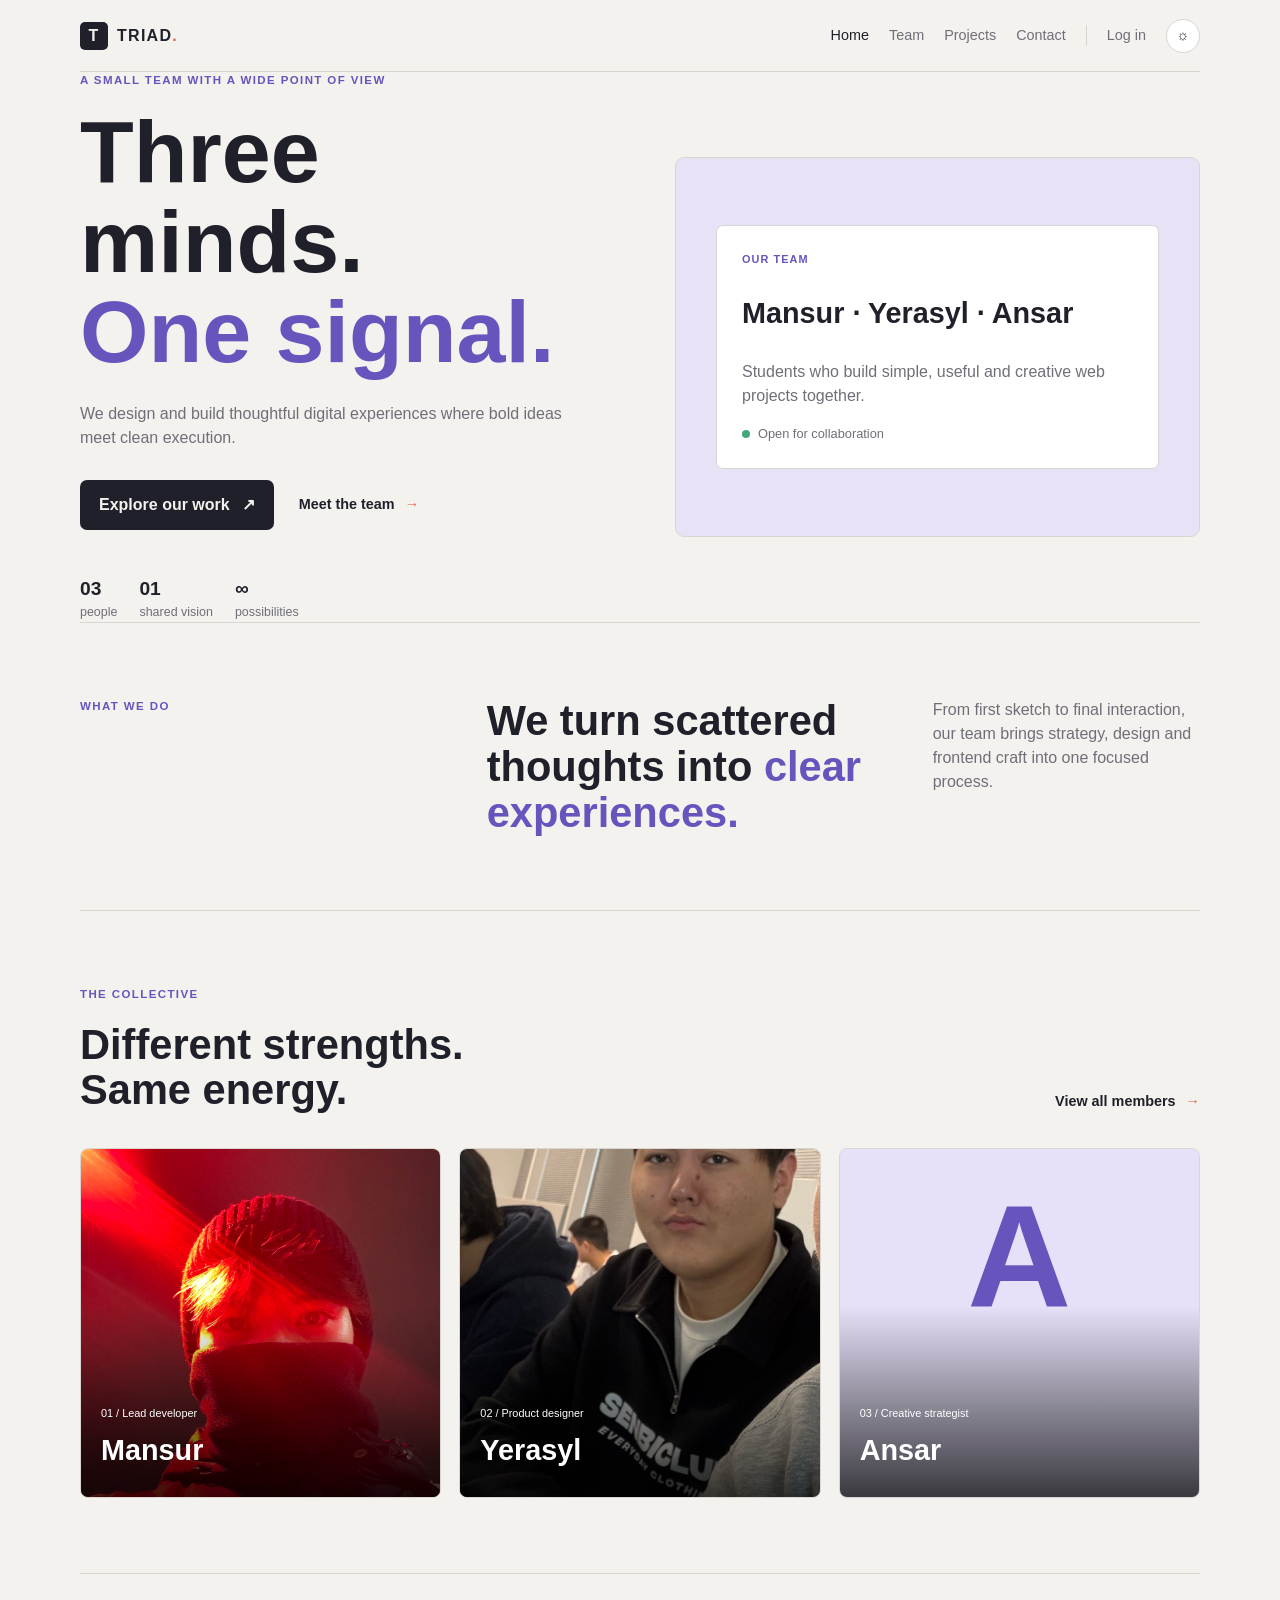
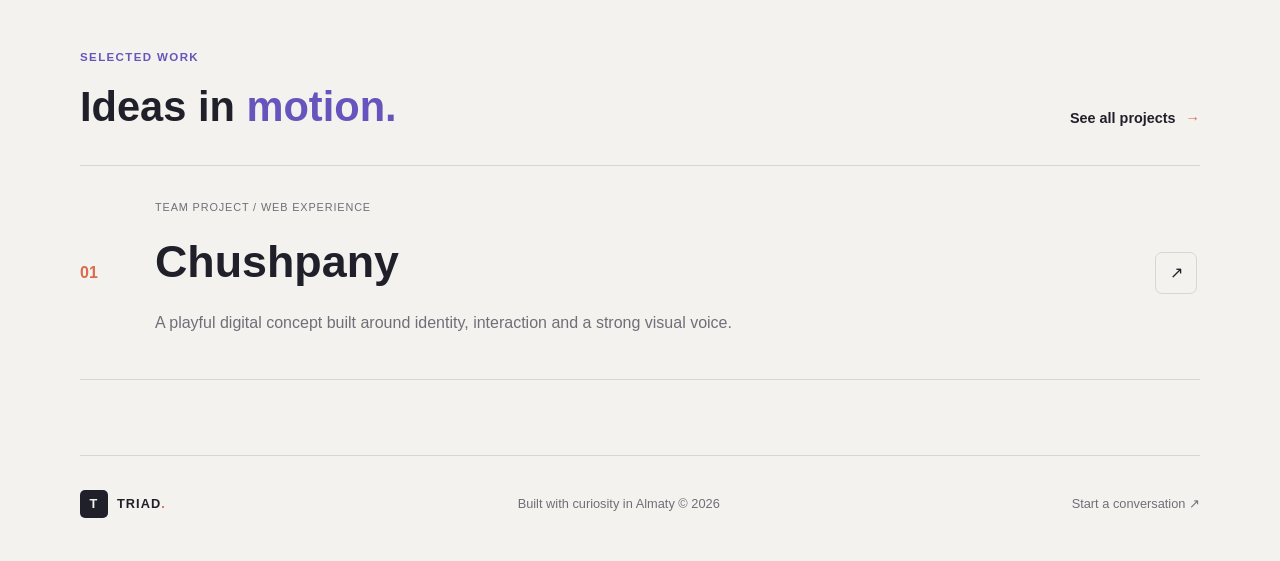
==== index.html @ 3bcd92ae "Build basic responsive team portfolio" ====
<!doctype html>
<html lang="en">
<head>
  <meta charset="UTF-8">
  <meta name="viewport" content="width=device-width, initial-scale=1.0">
  <meta name="description" content="Triad Studio — a three-person creative development team portfolio.">
  <title>Triad Studio | Creative team portfolio</title>
  <link rel="preconnect" href="https://fonts.googleapis.com">
  <link rel="preconnect" href="https://fonts.gstatic.com" crossorigin>
  <link href="https://fonts.googleapis.com/css2?family=DM+Sans:wght@400;500;600;700&family=Space+Grotesk:wght@500;600;700&display=swap" rel="stylesheet">
  <link rel="stylesheet" href="css/style.css">
</head>
<body>
  <div class="page-shell">
    <header class="site-header"><a class="brand" href="index.html"><span class="brand-mark">T</span><span>TRIAD<span class="brand-accent">.</span></span></a><button class="menu-toggle" aria-label="Open menu">☰</button><nav class="site-nav"><a class="active" href="index.html">Home</a><a href="team.html">Team</a><a href="projects.html">Projects</a><a href="contact.html">Contact</a><a class="nav-login" href="login.html">Log in</a><button class="theme-toggle" data-theme-toggle aria-label="Toggle light and dark mode">☼</button></nav></header>
    <main>
      <section class="hero section-grid">
        <div class="hero-copy reveal"><p class="eyebrow">A small team with a wide point of view</p><h1>Three minds.<br><span class="gradient-text">One signal.</span></h1><p class="hero-text">We design and build thoughtful digital experiences where bold ideas meet clean execution.</p><div class="hero-actions"><a class="button button-primary" href="projects.html">Explore our work <span>↗</span></a><a class="text-link" href="team.html">Meet the team <span>→</span></a></div><div class="hero-meta"><span><strong>03</strong> people</span><span><strong>01</strong> shared vision</span><span><strong>∞</strong> possibilities</span></div></div>
        <div class="hero-art reveal delay-1"><div class="hero-card hero-card-main"><div class="mini-label">OUR TEAM</div><div class="hero-card-title">Mansur · Yerasyl · Ansar</div><p>Students who build simple, useful and creative web projects together.</p><div class="status-row"><span class="status-dot"></span> Open for collaboration</div></div></div>
      </section>
      <section class="section intro-strip"><p class="eyebrow">What we do</p><div class="strip-content"><h2>We turn scattered thoughts into <span class="gradient-text">clear experiences.</span></h2><p>From first sketch to final interaction, our team brings strategy, design and frontend craft into one focused process.</p></div></section>
      <section class="section"><div class="section-heading"><div><p class="eyebrow">The collective</p><h2>Different strengths.<br><span class="muted-text">Same energy.</span></h2></div><a class="text-link" href="team.html">View all members <span>→</span></a></div><div class="team-preview"><a class="person-card" href="mansur.html"><img src="assets/team/mansur.jpg" alt="Mansur portrait"><div class="person-overlay"><span>01 / Lead developer</span><h3>Mansur</h3></div></a><a class="person-card" href="yerasyl.html"><img src="assets/team/yerasyl.jpg" alt="Yerasyl portrait"><div class="person-overlay"><span>02 / Product designer</span><h3>Yerasyl</h3></div></a><a class="person-card placeholder-person" href="ansar.html"><div class="avatar-placeholder">A</div><div class="person-overlay"><span>03 / Creative strategist</span><h3>Ansar</h3></div></a></div></section>
      <section class="section work-teaser"><div class="section-heading"><div><p class="eyebrow">Selected work</p><h2>Ideas in <span class="gradient-text">motion.</span></h2></div><a class="text-link" href="projects.html">See all projects <span>→</span></a></div><div class="featured-project"><div class="project-number">01</div><div><span class="project-type">Team project / Web experience</span><h3>Chushpany</h3><p>A playful digital concept built around identity, interaction and a strong visual voice.</p></div><a class="circle-arrow" href="projects.html">↗</a></div></section>
    </main>
    <footer class="site-footer"><a class="brand" href="index.html"><span class="brand-mark">T</span><span>TRIAD<span class="brand-accent">.</span></span></a><p>Built with curiosity in Almaty © 2026</p><a href="contact.html">Start a conversation ↗</a></footer>
  </div><script src="js/script.js"></script>
</body>
</html>
---- css/style.css ----
:root{--bg:#f4f2ee;--card:#fff;--text:#20202a;--muted:#706e78;--line:#d9d6d2;--accent:#6854bd;--accent2:#d86a4d}
[data-theme="dark"]{--bg:#1d1c23;--card:#292731;--text:#f7f5fa;--muted:#b9b4c2;--line:#44404d;--accent:#ae9cff;--accent2:#ff9577}
*{box-sizing:border-box}body{margin:0;background:var(--bg);color:var(--text);font-family:Arial,Helvetica,sans-serif;line-height:1.5}a{color:inherit;text-decoration:none}button,input,textarea{font:inherit}button{cursor:pointer}.page-shell{max-width:1180px;margin:auto;padding:0 30px}.site-header{height:72px;border-bottom:1px solid var(--line);display:flex;align-items:center;justify-content:space-between}.brand{font-weight:700;letter-spacing:.08em;display:flex;gap:9px;align-items:center}.brand-mark{width:28px;height:28px;border-radius:5px;background:var(--text);color:var(--bg);display:grid;place-items:center}.brand-accent{color:var(--accent2)}.site-nav{display:flex;align-items:center;gap:20px;color:var(--muted);font-size:.9rem}.site-nav a:hover,.site-nav a.active{color:var(--text)}.nav-login{border-left:1px solid var(--line);padding-left:20px}.theme-toggle{width:34px;height:34px;border-radius:50%;border:1px solid var(--line);background:var(--card);color:var(--text)}.menu-toggle{display:none;background:none;border:0;color:var(--text);font-size:1.3rem}.section{padding:75px 0}.eyebrow{color:var(--accent);font-size:.72rem;font-weight:700;letter-spacing:.12em;text-transform:uppercase;margin:0 0 18px}.hero{display:grid;grid-template-columns:1fr 1fr;gap:70px;align-items:center}.hero h1,.page-intro h1{font-size:clamp(3.2rem,7vw,5.5rem);line-height:1.02;margin:0 0 25px}.gradient-text{color:var(--accent)}.hero-text,.intro-lead{color:var(--muted);max-width:500px;font-size:1rem}.hero-actions{display:flex;gap:25px;align-items:center;margin:30px 0 45px}.button{display:inline-flex;align-items:center;gap:12px;padding:12px 18px;border-radius:7px;font-weight:700;border:1px solid transparent}.button-primary{background:var(--text);color:var(--bg)}.button-secondary{background:var(--card);border-color:var(--line);color:var(--text)}.button:hover{opacity:.82}.text-link{font-weight:700;font-size:.9rem}.text-link span{color:var(--accent2);margin-left:6px}.hero-meta{display:flex;gap:22px;color:var(--muted);font-size:.78rem}.hero-meta strong{display:block;color:var(--text);font-size:1.2rem}.hero-art{min-height:380px;background:#e7e2f5;border:1px solid var(--line);border-radius:9px;padding:55px 40px;display:flex;align-items:center}.hero-card{background:var(--card);border:1px solid var(--line);padding:25px;border-radius:7px;width:100%;color:var(--text)}.mini-label{font-size:.68rem;color:var(--accent);font-weight:700;letter-spacing:.1em}.hero-card-title{font-size:1.8rem;font-weight:700;margin:25px 0}.hero-card p{color:var(--muted)}.status-row{font-size:.8rem;color:var(--muted);display:flex;gap:8px;align-items:center}.status-dot{width:8px;height:8px;background:#43a879;border-radius:50%}.intro-strip{display:grid;grid-template-columns:.5fr 1fr;gap:50px;border-top:1px solid var(--line);border-bottom:1px solid var(--line)}.strip-content{display:grid;grid-template-columns:1.2fr .8fr;gap:45px}.strip-content h2,.section-heading h2,.api-panel h2{font-size:2.6rem;line-height:1.1;margin:0}.strip-content p{color:var(--muted);margin:0}.section-heading{display:flex;justify-content:space-between;align-items:end;margin-bottom:35px}.team-preview,.projects-grid{display:grid;grid-template-columns:repeat(3,1fr);gap:18px}.person-card{min-height:350px;position:relative;overflow:hidden;border:1px solid var(--line);border-radius:8px;background:var(--card)}.person-card img{position:absolute;width:100%;height:100%;object-fit:cover}.person-card:first-child img,.team-row img{object-position:center 35%}.person-card:after{content:"";position:absolute;inset:45% 0 0;background:linear-gradient(transparent,rgba(0,0,0,.75))}.person-overlay{position:absolute;z-index:1;bottom:20px;left:20px;color:#fff}.person-overlay span{font-size:.68rem}.person-overlay h3{font-size:1.8rem;margin:5px 0}.placeholder-person{background:#e6e0f8}.avatar-placeholder{display:grid;place-items:center;font-size:9rem;font-weight:700;color:var(--accent);background:#e6e0f8}.work-teaser{border-top:1px solid var(--line)}.featured-project{display:grid;grid-template-columns:50px 1fr 45px;gap:25px;align-items:center;border-top:1px solid var(--line);border-bottom:1px solid var(--line);padding:28px 0}.project-number{color:var(--accent2);font-weight:700}.featured-project h3{font-size:2.8rem;margin:10px 0}.featured-project p,.project-card p,.team-row p{color:var(--muted)}.circle-arrow,.row-arrow{display:grid;place-items:center;border:1px solid var(--line);border-radius:7px;width:42px;height:42px}.site-footer{border-top:1px solid var(--line);padding:25px 0 35px;display:flex;justify-content:space-between;align-items:center;color:var(--muted);font-size:.8rem}.site-footer .brand{color:var(--text)}.page-intro{padding-bottom:35px}.team-list{padding-top:20px}.team-row{display:grid;grid-template-columns:45px 120px 1fr 45px;gap:24px;align-items:center;border-top:1px solid var(--line);padding:20px 0}.team-row:last-child{border-bottom:1px solid var(--line)}.team-row img,.row-avatar{width:120px;height:120px;border-radius:7px;object-fit:cover}.row-number{color:var(--accent2);font-weight:700}.team-row h2{font-size:2rem;margin:6px 0}.project-type{font-size:.68rem;text-transform:uppercase;letter-spacing:.08em;color:var(--muted)}.profile-hero{display:grid;grid-template-columns:350px 1fr;gap:70px;align-items:center}.profile-photo,.profile-avatar{height:450px;border-radius:8px;overflow:hidden}.profile-photo img{width:100%;height:100%;object-fit:cover;object-position:center 35%}.profile-hero h1{font-size:clamp(3.2rem,7vw,5.5rem);line-height:1.02;margin:0 0 24px}.profile-details{display:grid;grid-template-columns:1fr 1fr;gap:60px;border-top:1px solid var(--line)}.tag-list{display:flex;flex-wrap:wrap;gap:8px}.tag-list span,.filter-button{border:1px solid var(--line);background:transparent;color:var(--muted);padding:8px 12px;border-radius:5px}.large-copy{font-size:1.7rem;margin:0}.project-controls{display:flex;justify-content:space-between;gap:20px;align-items:center;padding-top:15px}.search-box{display:flex;gap:8px;align-items:center;border-bottom:1px solid var(--text);max-width:330px;width:100%;padding:8px 0}.search-box input{border:0;outline:0;background:transparent;color:var(--text);width:100%}.filter-list{display:flex;gap:8px;flex-wrap:wrap}.filter-button.active,.filter-button:hover{background:var(--text);color:var(--bg)}.project-card{border:1px solid var(--line);border-radius:8px;overflow:hidden;background:var(--card)}.project-card.hidden{display:none}.project-visual{height:180px;padding:20px;display:flex;flex-direction:column;justify-content:space-between;color:#fff}.visual-orange{background:#dc7654}.visual-purple{background:#7561bd}.visual-blue{background:#4d91a7}.project-visual strong{font-size:2rem;line-height:.9}.project-card-body{padding:20px}.project-card h2{font-size:1.7rem;margin:8px 0}.api-panel{display:grid;grid-template-columns:1fr 1fr;gap:60px;border-top:1px solid var(--line)}.api-result{border:1px solid var(--line);border-radius:8px;background:var(--card);padding:20px;min-height:140px}.loading-state{color:var(--muted)}.loader{display:inline-block;width:13px;height:13px;border:2px solid var(--line);border-top-color:var(--accent);border-radius:50%;animation:spin .8s linear infinite}.api-card h3{font-size:1.6rem;margin:8px 0}.api-card p{color:var(--muted)}.api-stats{display:flex;gap:15px;color:var(--muted);font-size:.78rem}.api-error{color:var(--accent2)}.contact-layout{display:grid;grid-template-columns:1fr .7fr;gap:70px}.form-card,.auth-card{background:var(--card);border:1px solid var(--line);border-radius:8px;padding:28px}.form-row{display:flex;flex-direction:column;gap:6px;margin-bottom:16px}.form-row label{font-size:.8rem;font-weight:700}.form-row input,.form-row textarea{border:0;border-bottom:1px solid var(--line);outline:0;background:transparent;color:var(--text);padding:9px 0}.field-error{color:#d24f47;min-height:17px;font-size:.74rem}.form-status{min-height:20px;color:#3c9b70;font-size:.8rem}.contact-email{font-size:2rem;font-weight:700;color:var(--accent)}.contact-fact{border-top:1px solid var(--line);padding:14px 0;display:flex;justify-content:space-between;color:var(--muted);font-size:.82rem}.contact-fact strong{color:var(--text)}.auth-wrap{display:grid;place-items:center;min-height:560px}.auth-card{width:min(100%,480px)}.auth-card h1{font-size:4rem;line-height:1.05;margin:0 0 15px}.auth-card>p{color:var(--muted)}.auth-switch{font-size:.85rem}.auth-switch a{color:var(--accent);font-weight:700}.profile-account{display:flex;align-items:center;gap:35px}.account-avatar{width:120px;height:120px;border-radius:8px;background:var(--accent);color:#fff;display:grid;place-items:center;font-size:3rem;font-weight:700}.profile-account h1{font-size:4rem;margin:0}.account-note{border-top:1px solid var(--line)}.account-note h2{font-size:2.5rem;max-width:650px}.account-note p:last-child{color:var(--muted);max-width:500px}@keyframes spin{to{transform:rotate(360deg)}}
@media(max-width:800px){.page-shell{padding:0 20px}.site-header{height:65px}.menu-toggle{display:block}.site-nav{display:none;position:absolute;z-index:3;top:65px;left:0;right:0;background:var(--card);border-bottom:1px solid var(--line);padding:20px;flex-direction:column;align-items:flex-start}.site-nav.open{display:flex}.nav-login{border:0;padding-left:0}.theme-toggle{position:absolute;right:20px;top:15px}.section{padding:55px 0}.hero,.intro-strip,.strip-content,.api-panel,.contact-layout,.profile-details{grid-template-columns:1fr;gap:35px}.hero-art{min-height:300px;padding:30px 20px}.hero h1,.page-intro h1{font-size:3.5rem}.hero-actions{margin-bottom:30px}.hero-meta{gap:14px;flex-wrap:wrap}.team-preview,.projects-grid{grid-template-columns:1fr}.person-card{min-height:300px}.section-heading{align-items:flex-start;flex-direction:column;gap:15px}.featured-project{grid-template-columns:35px 1fr 42px}.team-row{grid-template-columns:28px 70px 1fr 35px;gap:10px}.team-row img,.row-avatar{width:70px;height:85px}.team-row h2{font-size:1.3rem}.team-row p{font-size:.8rem}.profile-hero{grid-template-columns:1fr;gap:30px}.profile-photo,.profile-avatar{height:360px}.project-controls{align-items:stretch;flex-direction:column}.site-footer{align-items:flex-start;flex-direction:column;gap:14px}.profile-account{align-items:flex-start;flex-direction:column}.profile-account h1{font-size:3rem}}
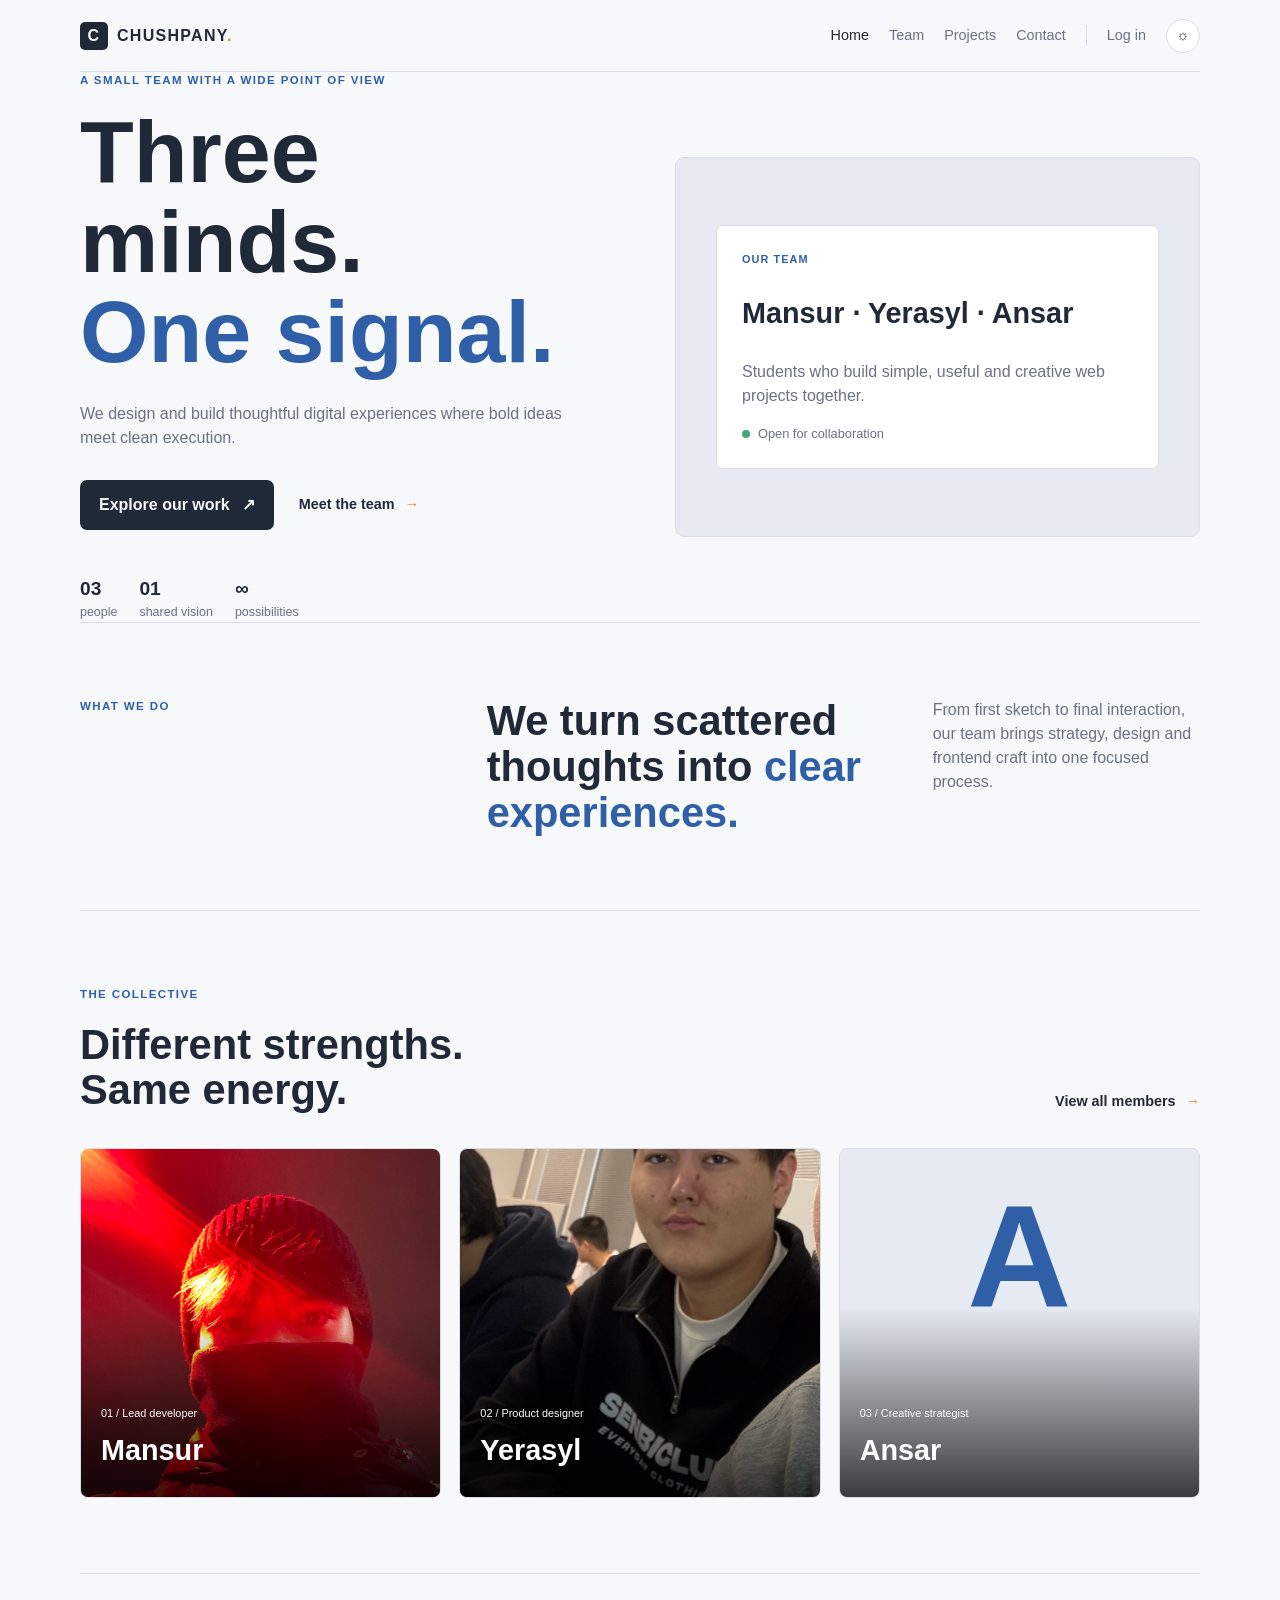
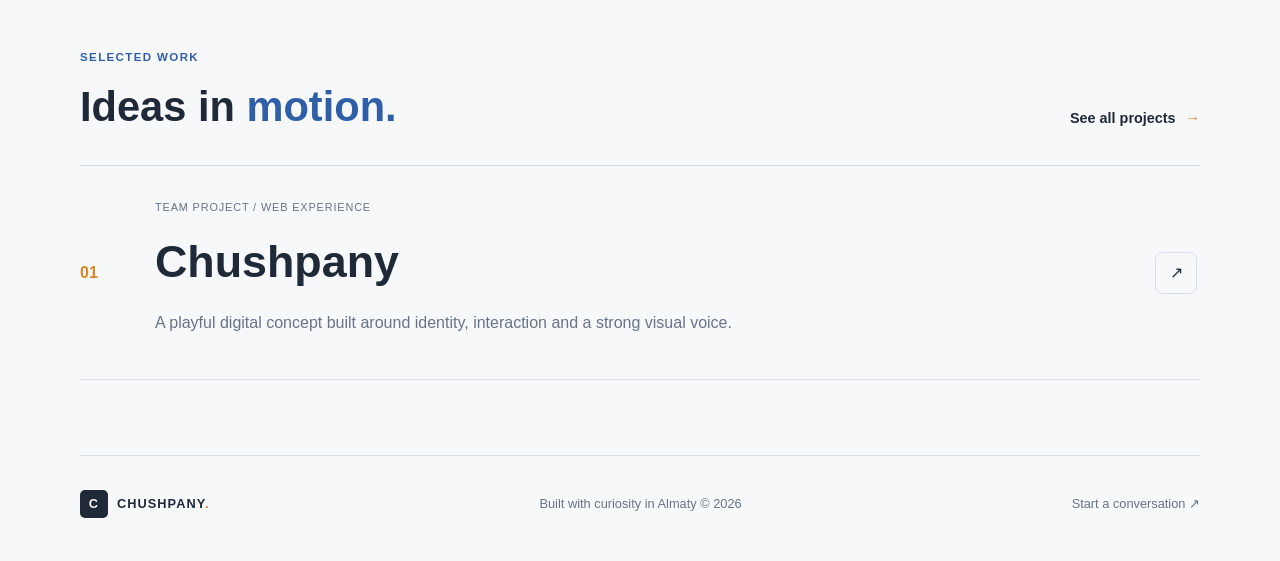
==== commit 8d9f16df: "Simplify shared styling and rename project" ====
--- a/index.html
+++ b/index.html
@@ -3,8 +3,8 @@
 <head>
   <meta charset="UTF-8">
   <meta name="viewport" content="width=device-width, initial-scale=1.0">
-  <meta name="description" content="Triad Studio — a three-person creative development team portfolio.">
-  <title>Triad Studio | Creative team portfolio</title>
+  <meta name="description" content="Chushpany — a three-person creative development team portfolio.">
+  <title>Chushpany | Creative team portfolio</title>
   <link rel="preconnect" href="https://fonts.googleapis.com">
   <link rel="preconnect" href="https://fonts.gstatic.com" crossorigin>
   <link href="https://fonts.googleapis.com/css2?family=DM+Sans:wght@400;500;600;700&family=Space+Grotesk:wght@500;600;700&display=swap" rel="stylesheet">
@@ -12,7 +12,7 @@
 </head>
 <body>
   <div class="page-shell">
-    <header class="site-header"><a class="brand" href="index.html"><span class="brand-mark">T</span><span>TRIAD<span class="brand-accent">.</span></span></a><button class="menu-toggle" aria-label="Open menu">☰</button><nav class="site-nav"><a class="active" href="index.html">Home</a><a href="team.html">Team</a><a href="projects.html">Projects</a><a href="contact.html">Contact</a><a class="nav-login" href="login.html">Log in</a><button class="theme-toggle" data-theme-toggle aria-label="Toggle light and dark mode">☼</button></nav></header>
+    <header class="site-header"><a class="brand" href="index.html"><span class="brand-mark">C</span><span>CHUSHPANY<span class="brand-accent">.</span></span></a><button class="menu-toggle" aria-label="Open menu">☰</button><nav class="site-nav"><a class="active" href="index.html">Home</a><a href="team.html">Team</a><a href="projects.html">Projects</a><a href="contact.html">Contact</a><a class="nav-login" href="login.html">Log in</a><button class="theme-toggle" data-theme-toggle aria-label="Toggle light and dark mode">☼</button></nav></header>
     <main>
       <section class="hero section-grid">
         <div class="hero-copy reveal"><p class="eyebrow">A small team with a wide point of view</p><h1>Three minds.<br><span class="gradient-text">One signal.</span></h1><p class="hero-text">We design and build thoughtful digital experiences where bold ideas meet clean execution.</p><div class="hero-actions"><a class="button button-primary" href="projects.html">Explore our work <span>↗</span></a><a class="text-link" href="team.html">Meet the team <span>→</span></a></div><div class="hero-meta"><span><strong>03</strong> people</span><span><strong>01</strong> shared vision</span><span><strong>∞</strong> possibilities</span></div></div>
@@ -22,7 +22,7 @@
       <section class="section"><div class="section-heading"><div><p class="eyebrow">The collective</p><h2>Different strengths.<br><span class="muted-text">Same energy.</span></h2></div><a class="text-link" href="team.html">View all members <span>→</span></a></div><div class="team-preview"><a class="person-card" href="mansur.html"><img src="assets/team/mansur.jpg" alt="Mansur portrait"><div class="person-overlay"><span>01 / Lead developer</span><h3>Mansur</h3></div></a><a class="person-card" href="yerasyl.html"><img src="assets/team/yerasyl.jpg" alt="Yerasyl portrait"><div class="person-overlay"><span>02 / Product designer</span><h3>Yerasyl</h3></div></a><a class="person-card placeholder-person" href="ansar.html"><div class="avatar-placeholder">A</div><div class="person-overlay"><span>03 / Creative strategist</span><h3>Ansar</h3></div></a></div></section>
       <section class="section work-teaser"><div class="section-heading"><div><p class="eyebrow">Selected work</p><h2>Ideas in <span class="gradient-text">motion.</span></h2></div><a class="text-link" href="projects.html">See all projects <span>→</span></a></div><div class="featured-project"><div class="project-number">01</div><div><span class="project-type">Team project / Web experience</span><h3>Chushpany</h3><p>A playful digital concept built around identity, interaction and a strong visual voice.</p></div><a class="circle-arrow" href="projects.html">↗</a></div></section>
     </main>
-    <footer class="site-footer"><a class="brand" href="index.html"><span class="brand-mark">T</span><span>TRIAD<span class="brand-accent">.</span></span></a><p>Built with curiosity in Almaty © 2026</p><a href="contact.html">Start a conversation ↗</a></footer>
+    <footer class="site-footer"><a class="brand" href="index.html"><span class="brand-mark">C</span><span>CHUSHPANY<span class="brand-accent">.</span></span></a><p>Built with curiosity in Almaty © 2026</p><a href="contact.html">Start a conversation ↗</a></footer>
   </div><script src="js/script.js"></script>
 </body>
 </html>
--- a/css/style.css
+++ b/css/style.css
@@ -1,4 +1,87 @@
-:root{--bg:#f4f2ee;--card:#fff;--text:#20202a;--muted:#706e78;--line:#d9d6d2;--accent:#6854bd;--accent2:#d86a4d}
-[data-theme="dark"]{--bg:#1d1c23;--card:#292731;--text:#f7f5fa;--muted:#b9b4c2;--line:#44404d;--accent:#ae9cff;--accent2:#ff9577}
-*{box-sizing:border-box}body{margin:0;background:var(--bg);color:var(--text);font-family:Arial,Helvetica,sans-serif;line-height:1.5}a{color:inherit;text-decoration:none}button,input,textarea{font:inherit}button{cursor:pointer}.page-shell{max-width:1180px;margin:auto;padding:0 30px}.site-header{height:72px;border-bottom:1px solid var(--line);display:flex;align-items:center;justify-content:space-between}.brand{font-weight:700;letter-spacing:.08em;display:flex;gap:9px;align-items:center}.brand-mark{width:28px;height:28px;border-radius:5px;background:var(--text);color:var(--bg);display:grid;place-items:center}.brand-accent{color:var(--accent2)}.site-nav{display:flex;align-items:center;gap:20px;color:var(--muted);font-size:.9rem}.site-nav a:hover,.site-nav a.active{color:var(--text)}.nav-login{border-left:1px solid var(--line);padding-left:20px}.theme-toggle{width:34px;height:34px;border-radius:50%;border:1px solid var(--line);background:var(--card);color:var(--text)}.menu-toggle{display:none;background:none;border:0;color:var(--text);font-size:1.3rem}.section{padding:75px 0}.eyebrow{color:var(--accent);font-size:.72rem;font-weight:700;letter-spacing:.12em;text-transform:uppercase;margin:0 0 18px}.hero{display:grid;grid-template-columns:1fr 1fr;gap:70px;align-items:center}.hero h1,.page-intro h1{font-size:clamp(3.2rem,7vw,5.5rem);line-height:1.02;margin:0 0 25px}.gradient-text{color:var(--accent)}.hero-text,.intro-lead{color:var(--muted);max-width:500px;font-size:1rem}.hero-actions{display:flex;gap:25px;align-items:center;margin:30px 0 45px}.button{display:inline-flex;align-items:center;gap:12px;padding:12px 18px;border-radius:7px;font-weight:700;border:1px solid transparent}.button-primary{background:var(--text);color:var(--bg)}.button-secondary{background:var(--card);border-color:var(--line);color:var(--text)}.button:hover{opacity:.82}.text-link{font-weight:700;font-size:.9rem}.text-link span{color:var(--accent2);margin-left:6px}.hero-meta{display:flex;gap:22px;color:var(--muted);font-size:.78rem}.hero-meta strong{display:block;color:var(--text);font-size:1.2rem}.hero-art{min-height:380px;background:#e7e2f5;border:1px solid var(--line);border-radius:9px;padding:55px 40px;display:flex;align-items:center}.hero-card{background:var(--card);border:1px solid var(--line);padding:25px;border-radius:7px;width:100%;color:var(--text)}.mini-label{font-size:.68rem;color:var(--accent);font-weight:700;letter-spacing:.1em}.hero-card-title{font-size:1.8rem;font-weight:700;margin:25px 0}.hero-card p{color:var(--muted)}.status-row{font-size:.8rem;color:var(--muted);display:flex;gap:8px;align-items:center}.status-dot{width:8px;height:8px;background:#43a879;border-radius:50%}.intro-strip{display:grid;grid-template-columns:.5fr 1fr;gap:50px;border-top:1px solid var(--line);border-bottom:1px solid var(--line)}.strip-content{display:grid;grid-template-columns:1.2fr .8fr;gap:45px}.strip-content h2,.section-heading h2,.api-panel h2{font-size:2.6rem;line-height:1.1;margin:0}.strip-content p{color:var(--muted);margin:0}.section-heading{display:flex;justify-content:space-between;align-items:end;margin-bottom:35px}.team-preview,.projects-grid{display:grid;grid-template-columns:repeat(3,1fr);gap:18px}.person-card{min-height:350px;position:relative;overflow:hidden;border:1px solid var(--line);border-radius:8px;background:var(--card)}.person-card img{position:absolute;width:100%;height:100%;object-fit:cover}.person-card:first-child img,.team-row img{object-position:center 35%}.person-card:after{content:"";position:absolute;inset:45% 0 0;background:linear-gradient(transparent,rgba(0,0,0,.75))}.person-overlay{position:absolute;z-index:1;bottom:20px;left:20px;color:#fff}.person-overlay span{font-size:.68rem}.person-overlay h3{font-size:1.8rem;margin:5px 0}.placeholder-person{background:#e6e0f8}.avatar-placeholder{display:grid;place-items:center;font-size:9rem;font-weight:700;color:var(--accent);background:#e6e0f8}.work-teaser{border-top:1px solid var(--line)}.featured-project{display:grid;grid-template-columns:50px 1fr 45px;gap:25px;align-items:center;border-top:1px solid var(--line);border-bottom:1px solid var(--line);padding:28px 0}.project-number{color:var(--accent2);font-weight:700}.featured-project h3{font-size:2.8rem;margin:10px 0}.featured-project p,.project-card p,.team-row p{color:var(--muted)}.circle-arrow,.row-arrow{display:grid;place-items:center;border:1px solid var(--line);border-radius:7px;width:42px;height:42px}.site-footer{border-top:1px solid var(--line);padding:25px 0 35px;display:flex;justify-content:space-between;align-items:center;color:var(--muted);font-size:.8rem}.site-footer .brand{color:var(--text)}.page-intro{padding-bottom:35px}.team-list{padding-top:20px}.team-row{display:grid;grid-template-columns:45px 120px 1fr 45px;gap:24px;align-items:center;border-top:1px solid var(--line);padding:20px 0}.team-row:last-child{border-bottom:1px solid var(--line)}.team-row img,.row-avatar{width:120px;height:120px;border-radius:7px;object-fit:cover}.row-number{color:var(--accent2);font-weight:700}.team-row h2{font-size:2rem;margin:6px 0}.project-type{font-size:.68rem;text-transform:uppercase;letter-spacing:.08em;color:var(--muted)}.profile-hero{display:grid;grid-template-columns:350px 1fr;gap:70px;align-items:center}.profile-photo,.profile-avatar{height:450px;border-radius:8px;overflow:hidden}.profile-photo img{width:100%;height:100%;object-fit:cover;object-position:center 35%}.profile-hero h1{font-size:clamp(3.2rem,7vw,5.5rem);line-height:1.02;margin:0 0 24px}.profile-details{display:grid;grid-template-columns:1fr 1fr;gap:60px;border-top:1px solid var(--line)}.tag-list{display:flex;flex-wrap:wrap;gap:8px}.tag-list span,.filter-button{border:1px solid var(--line);background:transparent;color:var(--muted);padding:8px 12px;border-radius:5px}.large-copy{font-size:1.7rem;margin:0}.project-controls{display:flex;justify-content:space-between;gap:20px;align-items:center;padding-top:15px}.search-box{display:flex;gap:8px;align-items:center;border-bottom:1px solid var(--text);max-width:330px;width:100%;padding:8px 0}.search-box input{border:0;outline:0;background:transparent;color:var(--text);width:100%}.filter-list{display:flex;gap:8px;flex-wrap:wrap}.filter-button.active,.filter-button:hover{background:var(--text);color:var(--bg)}.project-card{border:1px solid var(--line);border-radius:8px;overflow:hidden;background:var(--card)}.project-card.hidden{display:none}.project-visual{height:180px;padding:20px;display:flex;flex-direction:column;justify-content:space-between;color:#fff}.visual-orange{background:#dc7654}.visual-purple{background:#7561bd}.visual-blue{background:#4d91a7}.project-visual strong{font-size:2rem;line-height:.9}.project-card-body{padding:20px}.project-card h2{font-size:1.7rem;margin:8px 0}.api-panel{display:grid;grid-template-columns:1fr 1fr;gap:60px;border-top:1px solid var(--line)}.api-result{border:1px solid var(--line);border-radius:8px;background:var(--card);padding:20px;min-height:140px}.loading-state{color:var(--muted)}.loader{display:inline-block;width:13px;height:13px;border:2px solid var(--line);border-top-color:var(--accent);border-radius:50%;animation:spin .8s linear infinite}.api-card h3{font-size:1.6rem;margin:8px 0}.api-card p{color:var(--muted)}.api-stats{display:flex;gap:15px;color:var(--muted);font-size:.78rem}.api-error{color:var(--accent2)}.contact-layout{display:grid;grid-template-columns:1fr .7fr;gap:70px}.form-card,.auth-card{background:var(--card);border:1px solid var(--line);border-radius:8px;padding:28px}.form-row{display:flex;flex-direction:column;gap:6px;margin-bottom:16px}.form-row label{font-size:.8rem;font-weight:700}.form-row input,.form-row textarea{border:0;border-bottom:1px solid var(--line);outline:0;background:transparent;color:var(--text);padding:9px 0}.field-error{color:#d24f47;min-height:17px;font-size:.74rem}.form-status{min-height:20px;color:#3c9b70;font-size:.8rem}.contact-email{font-size:2rem;font-weight:700;color:var(--accent)}.contact-fact{border-top:1px solid var(--line);padding:14px 0;display:flex;justify-content:space-between;color:var(--muted);font-size:.82rem}.contact-fact strong{color:var(--text)}.auth-wrap{display:grid;place-items:center;min-height:560px}.auth-card{width:min(100%,480px)}.auth-card h1{font-size:4rem;line-height:1.05;margin:0 0 15px}.auth-card>p{color:var(--muted)}.auth-switch{font-size:.85rem}.auth-switch a{color:var(--accent);font-weight:700}.profile-account{display:flex;align-items:center;gap:35px}.account-avatar{width:120px;height:120px;border-radius:8px;background:var(--accent);color:#fff;display:grid;place-items:center;font-size:3rem;font-weight:700}.profile-account h1{font-size:4rem;margin:0}.account-note{border-top:1px solid var(--line)}.account-note h2{font-size:2.5rem;max-width:650px}.account-note p:last-child{color:var(--muted);max-width:500px}@keyframes spin{to{transform:rotate(360deg)}}
-@media(max-width:800px){.page-shell{padding:0 20px}.site-header{height:65px}.menu-toggle{display:block}.site-nav{display:none;position:absolute;z-index:3;top:65px;left:0;right:0;background:var(--card);border-bottom:1px solid var(--line);padding:20px;flex-direction:column;align-items:flex-start}.site-nav.open{display:flex}.nav-login{border:0;padding-left:0}.theme-toggle{position:absolute;right:20px;top:15px}.section{padding:55px 0}.hero,.intro-strip,.strip-content,.api-panel,.contact-layout,.profile-details{grid-template-columns:1fr;gap:35px}.hero-art{min-height:300px;padding:30px 20px}.hero h1,.page-intro h1{font-size:3.5rem}.hero-actions{margin-bottom:30px}.hero-meta{gap:14px;flex-wrap:wrap}.team-preview,.projects-grid{grid-template-columns:1fr}.person-card{min-height:300px}.section-heading{align-items:flex-start;flex-direction:column;gap:15px}.featured-project{grid-template-columns:35px 1fr 42px}.team-row{grid-template-columns:28px 70px 1fr 35px;gap:10px}.team-row img,.row-avatar{width:70px;height:85px}.team-row h2{font-size:1.3rem}.team-row p{font-size:.8rem}.profile-hero{grid-template-columns:1fr;gap:30px}.profile-photo,.profile-avatar{height:360px}.project-controls{align-items:stretch;flex-direction:column}.site-footer{align-items:flex-start;flex-direction:column;gap:14px}.profile-account{align-items:flex-start;flex-direction:column}.profile-account h1{font-size:3rem}}
+:root {
+  --bg: #f7f8fa;
+  --card: #ffffff;
+  --text: #202938;
+  --muted: #687386;
+  --line: #d8dee8;
+  --accent: #2f5fa7;
+  --accent2: #d88724;
+}
+
+[data-theme="dark"] {
+  --bg: #20252d;
+  --card: #2b323c;
+  --text: #f3f5f8;
+  --muted: #b5bfce;
+  --line: #48515e;
+  --accent: #8db4ed;
+  --accent2: #f0b45e;
+}
+
+* { box-sizing: border-box; }
+body { margin: 0; background: var(--bg); color: var(--text); font-family: Arial, Helvetica, sans-serif; line-height: 1.5; }
+a { color: inherit; text-decoration: none; }
+button, input, textarea { font: inherit; }
+button { cursor: pointer; }
+.page-shell { max-width: 1180px; margin: auto; padding: 0 30px; }
+.site-header { height: 72px; border-bottom: 1px solid var(--line); display: flex; align-items: center; justify-content: space-between; }
+.brand { font-weight: 700; letter-spacing: .08em; display: flex; gap: 9px; align-items: center; }
+.brand-mark { width: 28px; height: 28px; border-radius: 5px; background: var(--text); color: var(--bg); display: grid; place-items: center; }
+.brand-accent { color: var(--accent2); }
+.site-nav { display: flex; align-items: center; gap: 20px; color: var(--muted); font-size: .9rem; }
+.site-nav a:hover, .site-nav a.active { color: var(--text); }
+.nav-login { border-left: 1px solid var(--line); padding-left: 20px; }
+.theme-toggle { width: 34px; height: 34px; border-radius: 50%; border: 1px solid var(--line); background: var(--card); color: var(--text); }
+.menu-toggle { display: none; background: none; border: 0; color: var(--text); font-size: 1.3rem; }
+.section { padding: 75px 0; }
+.eyebrow { color: var(--accent); font-size: .72rem; font-weight: 700; letter-spacing: .12em; text-transform: uppercase; margin: 0 0 18px; }
+.hero { display: grid; grid-template-columns: 1fr 1fr; gap: 70px; align-items: center; }
+.hero h1, .page-intro h1 { font-size: clamp(3.2rem, 7vw, 5.5rem); line-height: 1.02; margin: 0 0 25px; }
+.gradient-text { color: var(--accent); }
+.hero-text, .intro-lead { color: var(--muted); max-width: 500px; font-size: 1rem; }
+.hero-actions { display: flex; gap: 25px; align-items: center; margin: 30px 0 45px; }
+.button { display: inline-flex; align-items: center; gap: 12px; padding: 12px 18px; border-radius: 7px; font-weight: 700; border: 1px solid transparent; }
+.button-primary { background: var(--text); color: var(--bg); }
+.button-secondary { background: var(--card); border-color: var(--line); color: var(--text); }
+.button:hover { opacity: .82; }
+.text-link { font-weight: 700; font-size: .9rem; }
+.text-link span { color: var(--accent2); margin-left: 6px; }
+.hero-meta { display: flex; gap: 22px; color: var(--muted); font-size: .78rem; }
+.hero-meta strong { display: block; color: var(--text); font-size: 1.2rem; }
+.hero-art { min-height: 380px; background: #e7eaf2; border: 1px solid var(--line); border-radius: 9px; padding: 55px 40px; display: flex; align-items: center; }
+.hero-card { background: var(--card); border: 1px solid var(--line); padding: 25px; border-radius: 7px; width: 100%; color: var(--text); }
+.mini-label { font-size: .68rem; color: var(--accent); font-weight: 700; letter-spacing: .1em; }
+.hero-card-title { font-size: 1.8rem; font-weight: 700; margin: 25px 0; }
+.hero-card p { color: var(--muted); }
+.status-row { font-size: .8rem; color: var(--muted); display: flex; gap: 8px; align-items: center; }
+.status-dot { width: 8px; height: 8px; background: #43a879; border-radius: 50%; }
+.intro-strip { display:grid; grid-template-columns:.5fr 1fr; gap:50px; border-top:1px solid var(--line); border-bottom:1px solid var(--line); }
+.strip-content { display:grid; grid-template-columns:1.2fr .8fr; gap:45px; }
+.strip-content h2,.section-heading h2,.api-panel h2 { font-size:2.6rem; line-height:1.1; margin:0; }
+.strip-content p { color:var(--muted); margin:0; }
+.section-heading { display:flex; justify-content:space-between; align-items:end; margin-bottom:35px; }
+.team-preview,.projects-grid { display:grid; grid-template-columns:repeat(3,1fr); gap:18px; }
+.person-card { min-height:350px; position:relative; overflow:hidden; border:1px solid var(--line); border-radius:8px; background:var(--card); }
+.person-card img { position:absolute; width:100%; height:100%; object-fit:cover; }
+.person-card:first-child img,.team-row img { object-position:center 35%; }
+.person-card:after { content:""; position:absolute; inset:45% 0 0; background:linear-gradient(transparent,rgba(0,0,0,.75)); }
+.person-overlay { position:absolute; z-index:1; bottom:20px; left:20px; color:#fff; }
+.person-overlay span { font-size:.68rem; }.person-overlay h3 { font-size:1.8rem; margin:5px 0; }
+.placeholder-person,.avatar-placeholder { background:#e6eaf2; }.avatar-placeholder { display:grid; place-items:center; font-size:9rem; font-weight:700; color:var(--accent); }
+.work-teaser { border-top:1px solid var(--line); }.featured-project { display:grid; grid-template-columns:50px 1fr 45px; gap:25px; align-items:center; border-top:1px solid var(--line); border-bottom:1px solid var(--line); padding:28px 0; }
+.project-number { color:var(--accent2); font-weight:700; }.featured-project h3 { font-size:2.8rem; margin:10px 0; }.featured-project p,.project-card p,.team-row p { color:var(--muted); }
+.circle-arrow,.row-arrow { display:grid; place-items:center; border:1px solid var(--line); border-radius:7px; width:42px; height:42px; }
+.site-footer { border-top:1px solid var(--line); padding:25px 0 35px; display:flex; justify-content:space-between; align-items:center; color:var(--muted); font-size:.8rem; }.site-footer .brand { color:var(--text); }
+.page-intro { padding-bottom:35px; }.team-list { padding-top:20px; }.team-row { display:grid; grid-template-columns:45px 120px 1fr 45px; gap:24px; align-items:center; border-top:1px solid var(--line); padding:20px 0; }.team-row:last-child { border-bottom:1px solid var(--line); }
+.team-row img,.row-avatar { width:120px; height:120px; border-radius:7px; object-fit:cover; }.row-number { color:var(--accent2); font-weight:700; }.team-row h2 { font-size:2rem; margin:6px 0; }.project-type { font-size:.68rem; text-transform:uppercase; letter-spacing:.08em; color:var(--muted); }
+.profile-hero { display:grid; grid-template-columns:350px 1fr; gap:70px; align-items:center; }.profile-photo,.profile-avatar { height:450px; border-radius:8px; overflow:hidden; }.profile-photo img { width:100%; height:100%; object-fit:cover; object-position:center 35%; }.profile-hero h1 { font-size:clamp(3.2rem,7vw,5.5rem); line-height:1.02; margin:0 0 24px; }
+.profile-details { display:grid; grid-template-columns:1fr 1fr; gap:60px; border-top:1px solid var(--line); }.tag-list { display:flex; flex-wrap:wrap; gap:8px; }.tag-list span,.filter-button { border:1px solid var(--line); background:transparent; color:var(--muted); padding:8px 12px; border-radius:5px; }.large-copy { font-size:1.7rem; margin:0; }
+.project-controls { display:flex; justify-content:space-between; gap:20px; align-items:center; padding-top:15px; }.search-box { display:flex; gap:8px; align-items:center; border-bottom:1px solid var(--text); max-width:330px; width:100%; padding:8px 0; }.search-box input { border:0; outline:0; background:transparent; color:var(--text); width:100%; }.filter-list { display:flex; gap:8px; flex-wrap:wrap; }.filter-button.active,.filter-button:hover { background:var(--text); color:var(--bg); }
+.project-card { border:1px solid var(--line); border-radius:8px; overflow:hidden; background:var(--card); }.project-card.hidden { display:none; }.project-visual { height:180px; padding:20px; display:flex; flex-direction:column; justify-content:space-between; color:#fff; }.visual-orange { background:#dc7654; }.visual-purple { background:#7561bd; }.visual-blue { background:#4d91a7; }.project-visual strong { font-size:2rem; line-height:.9; }.project-card-body { padding:20px; }.project-card h2 { font-size:1.7rem; margin:8px 0; }
+.api-panel { display:grid; grid-template-columns:1fr 1fr; gap:60px; border-top:1px solid var(--line); }.api-result { border:1px solid var(--line); border-radius:8px; background:var(--card); padding:20px; min-height:140px; }.loading-state { color:var(--muted); }.loader { display:inline-block; width:13px; height:13px; border:2px solid var(--line); border-top-color:var(--accent); border-radius:50%; animation:spin .8s linear infinite; }.api-card h3 { font-size:1.6rem; margin:8px 0; }.api-card p { color:var(--muted); }.api-stats { display:flex; gap:15px; color:var(--muted); font-size:.78rem; }.api-error { color:var(--accent2); }
+.contact-layout { display:grid; grid-template-columns:1fr .7fr; gap:70px; }.form-card,.auth-card { background:var(--card); border:1px solid var(--line); border-radius:8px; padding:28px; }.form-row { display:flex; flex-direction:column; gap:6px; margin-bottom:16px; }.form-row label { font-size:.8rem; font-weight:700; }.form-row input,.form-row textarea { border:0; border-bottom:1px solid var(--line); outline:0; background:transparent; color:var(--text); padding:9px 0; }.field-error { color:#d24f47; min-height:17px; font-size:.74rem; }.form-status { min-height:20px; color:#3c9b70; font-size:.8rem; }.contact-email { font-size:2rem; font-weight:700; color:var(--accent); }.contact-fact { border-top:1px solid var(--line); padding:14px 0; display:flex; justify-content:space-between; color:var(--muted); font-size:.82rem; }.contact-fact strong { color:var(--text); }
+.auth-wrap { display:grid; place-items:center; min-height:560px; }.auth-card { width:min(100%,480px); }.auth-card h1 { font-size:4rem; line-height:1.05; margin:0 0 15px; }.auth-card>p { color:var(--muted); }.auth-switch { font-size:.85rem; }.auth-switch a { color:var(--accent); font-weight:700; }.profile-account { display:flex; align-items:center; gap:35px; }.account-avatar { width:120px; height:120px; border-radius:8px; background:var(--accent); color:#fff; display:grid; place-items:center; font-size:3rem; font-weight:700; }.profile-account h1 { font-size:4rem; margin:0; }.account-note { border-top:1px solid var(--line); }.account-note h2 { font-size:2.5rem; max-width:650px; }.account-note p:last-child { color:var(--muted); max-width:500px; }
+@keyframes spin { to { transform:rotate(360deg); } }
+@media(max-width:800px) {
+  .page-shell { padding:0 20px; }.site-header { height:65px; }.menu-toggle { display:block; }.site-nav { display:none; position:absolute; z-index:3; top:65px; left:0; right:0; background:var(--card); border-bottom:1px solid var(--line); padding:20px; flex-direction:column; align-items:flex-start; }.site-nav.open { display:flex; }.nav-login { border:0; padding-left:0; }.theme-toggle { position:absolute; right:20px; top:15px; }.section { padding:55px 0; }.hero,.intro-strip,.strip-content,.api-panel,.contact-layout,.profile-details { grid-template-columns:1fr; gap:35px; }.hero-art { min-height:300px; padding:30px 20px; }.hero h1,.page-intro h1 { font-size:3.5rem; }.hero-actions { margin-bottom:30px; }.hero-meta { gap:14px; flex-wrap:wrap; }.team-preview,.projects-grid { grid-template-columns:1fr; }.person-card { min-height:300px; }.section-heading { align-items:flex-start; flex-direction:column; gap:15px; }.featured-project { grid-template-columns:35px 1fr 42px; }.team-row { grid-template-columns:28px 70px 1fr 35px; gap:10px; }.team-row img,.row-avatar { width:70px; height:85px; }.team-row h2 { font-size:1.3rem; }.team-row p { font-size:.8rem; }.profile-hero { grid-template-columns:1fr; gap:30px; }.profile-photo,.profile-avatar { height:360px; }.project-controls { align-items:stretch; flex-direction:column; }.site-footer { align-items:flex-start; flex-direction:column; gap:14px; }.profile-account { align-items:flex-start; flex-direction:column; }.profile-account h1 { font-size:3rem; }
+}
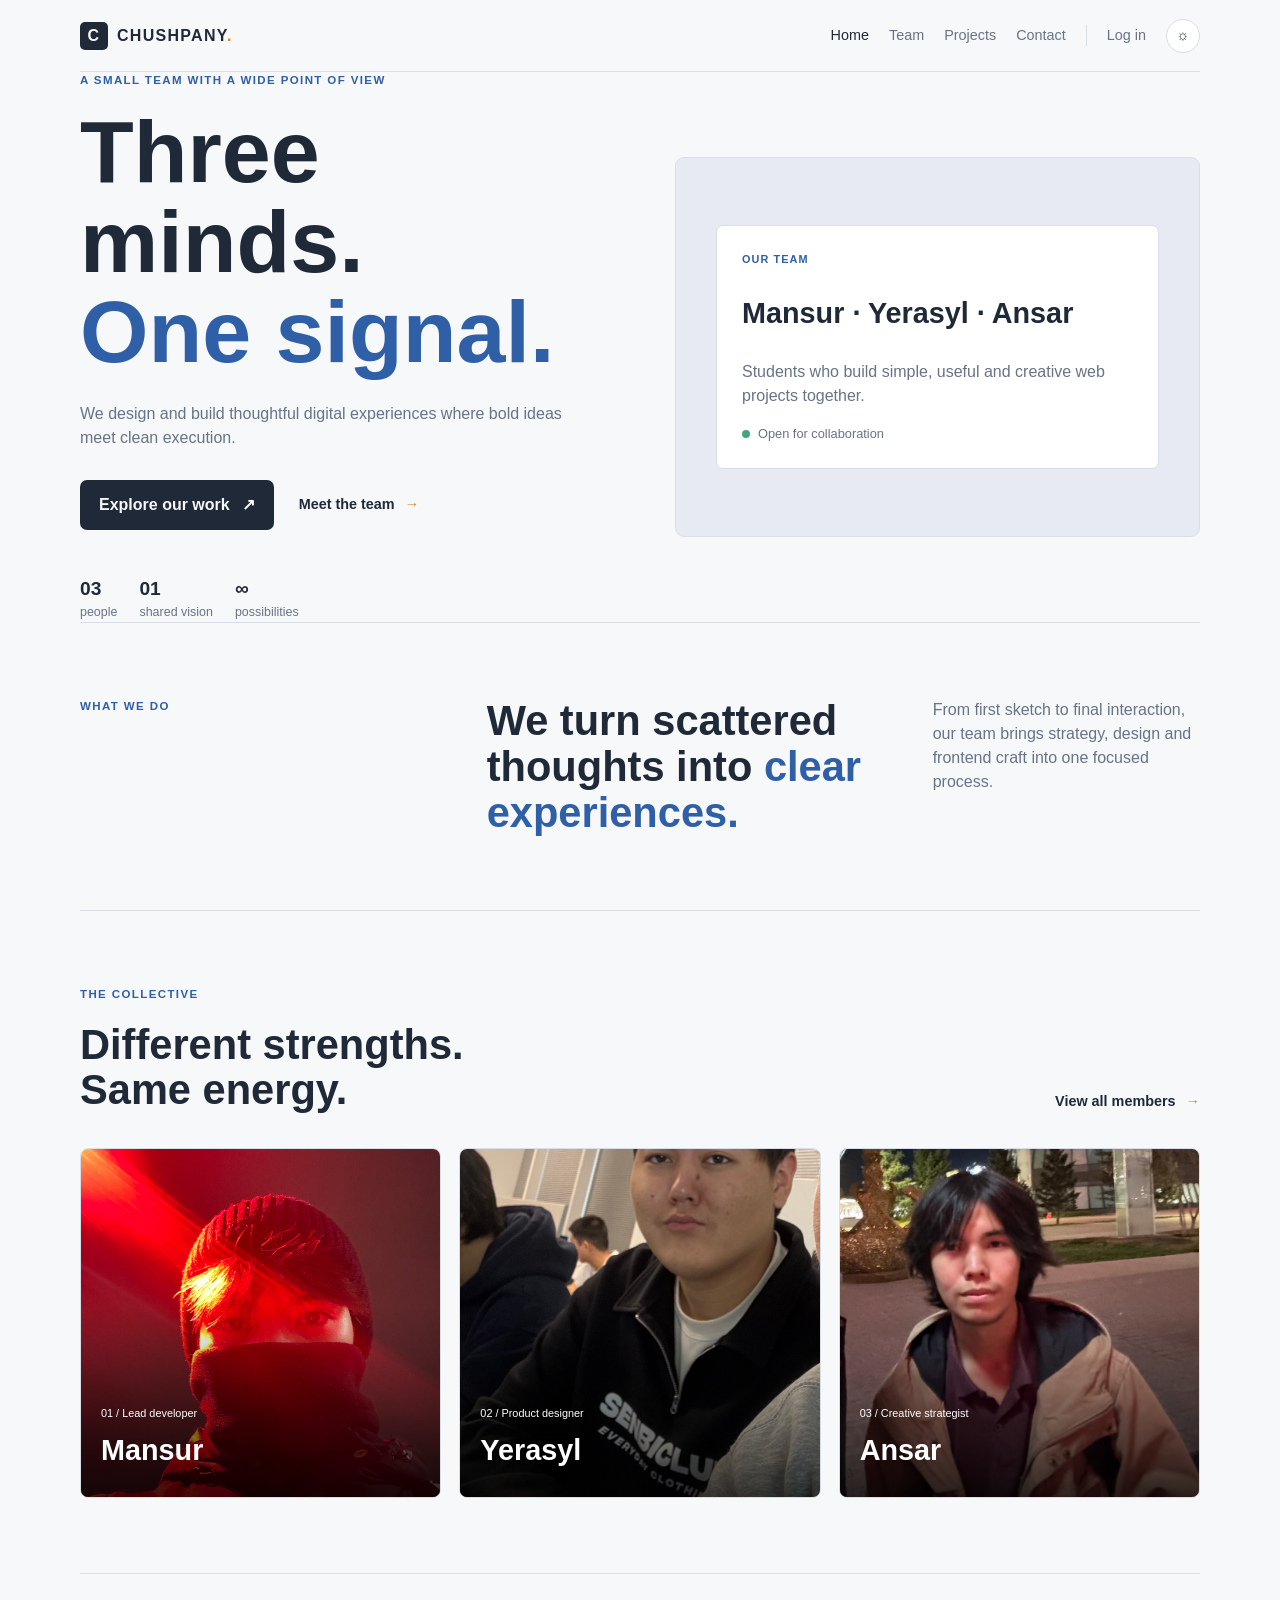
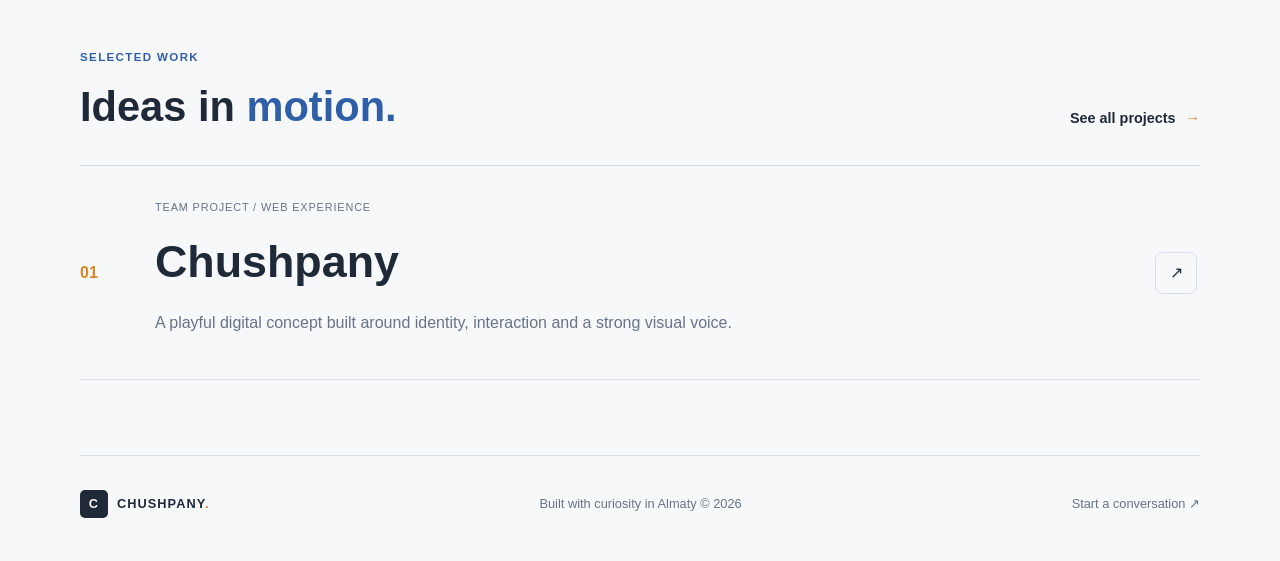
==== commit 6dd94ba3: "Add Ansar portrait" ====
--- a/index.html
+++ b/index.html
@@ -19,7 +19,7 @@
         <div class="hero-art reveal delay-1"><div class="hero-card hero-card-main"><div class="mini-label">OUR TEAM</div><div class="hero-card-title">Mansur · Yerasyl · Ansar</div><p>Students who build simple, useful and creative web projects together.</p><div class="status-row"><span class="status-dot"></span> Open for collaboration</div></div></div>
       </section>
       <section class="section intro-strip"><p class="eyebrow">What we do</p><div class="strip-content"><h2>We turn scattered thoughts into <span class="gradient-text">clear experiences.</span></h2><p>From first sketch to final interaction, our team brings strategy, design and frontend craft into one focused process.</p></div></section>
-      <section class="section"><div class="section-heading"><div><p class="eyebrow">The collective</p><h2>Different strengths.<br><span class="muted-text">Same energy.</span></h2></div><a class="text-link" href="team.html">View all members <span>→</span></a></div><div class="team-preview"><a class="person-card" href="mansur.html"><img src="assets/team/mansur.jpg" alt="Mansur portrait"><div class="person-overlay"><span>01 / Lead developer</span><h3>Mansur</h3></div></a><a class="person-card" href="yerasyl.html"><img src="assets/team/yerasyl.jpg" alt="Yerasyl portrait"><div class="person-overlay"><span>02 / Product designer</span><h3>Yerasyl</h3></div></a><a class="person-card placeholder-person" href="ansar.html"><div class="avatar-placeholder">A</div><div class="person-overlay"><span>03 / Creative strategist</span><h3>Ansar</h3></div></a></div></section>
+      <section class="section"><div class="section-heading"><div><p class="eyebrow">The collective</p><h2>Different strengths.<br><span class="muted-text">Same energy.</span></h2></div><a class="text-link" href="team.html">View all members <span>→</span></a></div><div class="team-preview"><a class="person-card" href="mansur.html"><img src="assets/team/mansur.jpg" alt="Mansur portrait"><div class="person-overlay"><span>01 / Lead developer</span><h3>Mansur</h3></div></a><a class="person-card" href="yerasyl.html"><img src="assets/team/yerasyl.jpg" alt="Yerasyl portrait"><div class="person-overlay"><span>02 / Product designer</span><h3>Yerasyl</h3></div></a><a class="person-card placeholder-person" href="ansar.html"><img src="assets/team/ansar.jpg" alt="Ansar portrait"><div class="person-overlay"><span>03 / Creative strategist</span><h3>Ansar</h3></div></a></div></section>
       <section class="section work-teaser"><div class="section-heading"><div><p class="eyebrow">Selected work</p><h2>Ideas in <span class="gradient-text">motion.</span></h2></div><a class="text-link" href="projects.html">See all projects <span>→</span></a></div><div class="featured-project"><div class="project-number">01</div><div><span class="project-type">Team project / Web experience</span><h3>Chushpany</h3><p>A playful digital concept built around identity, interaction and a strong visual voice.</p></div><a class="circle-arrow" href="projects.html">↗</a></div></section>
     </main>
     <footer class="site-footer"><a class="brand" href="index.html"><span class="brand-mark">C</span><span>CHUSHPANY<span class="brand-accent">.</span></span></a><p>Built with curiosity in Almaty © 2026</p><a href="contact.html">Start a conversation ↗</a></footer>
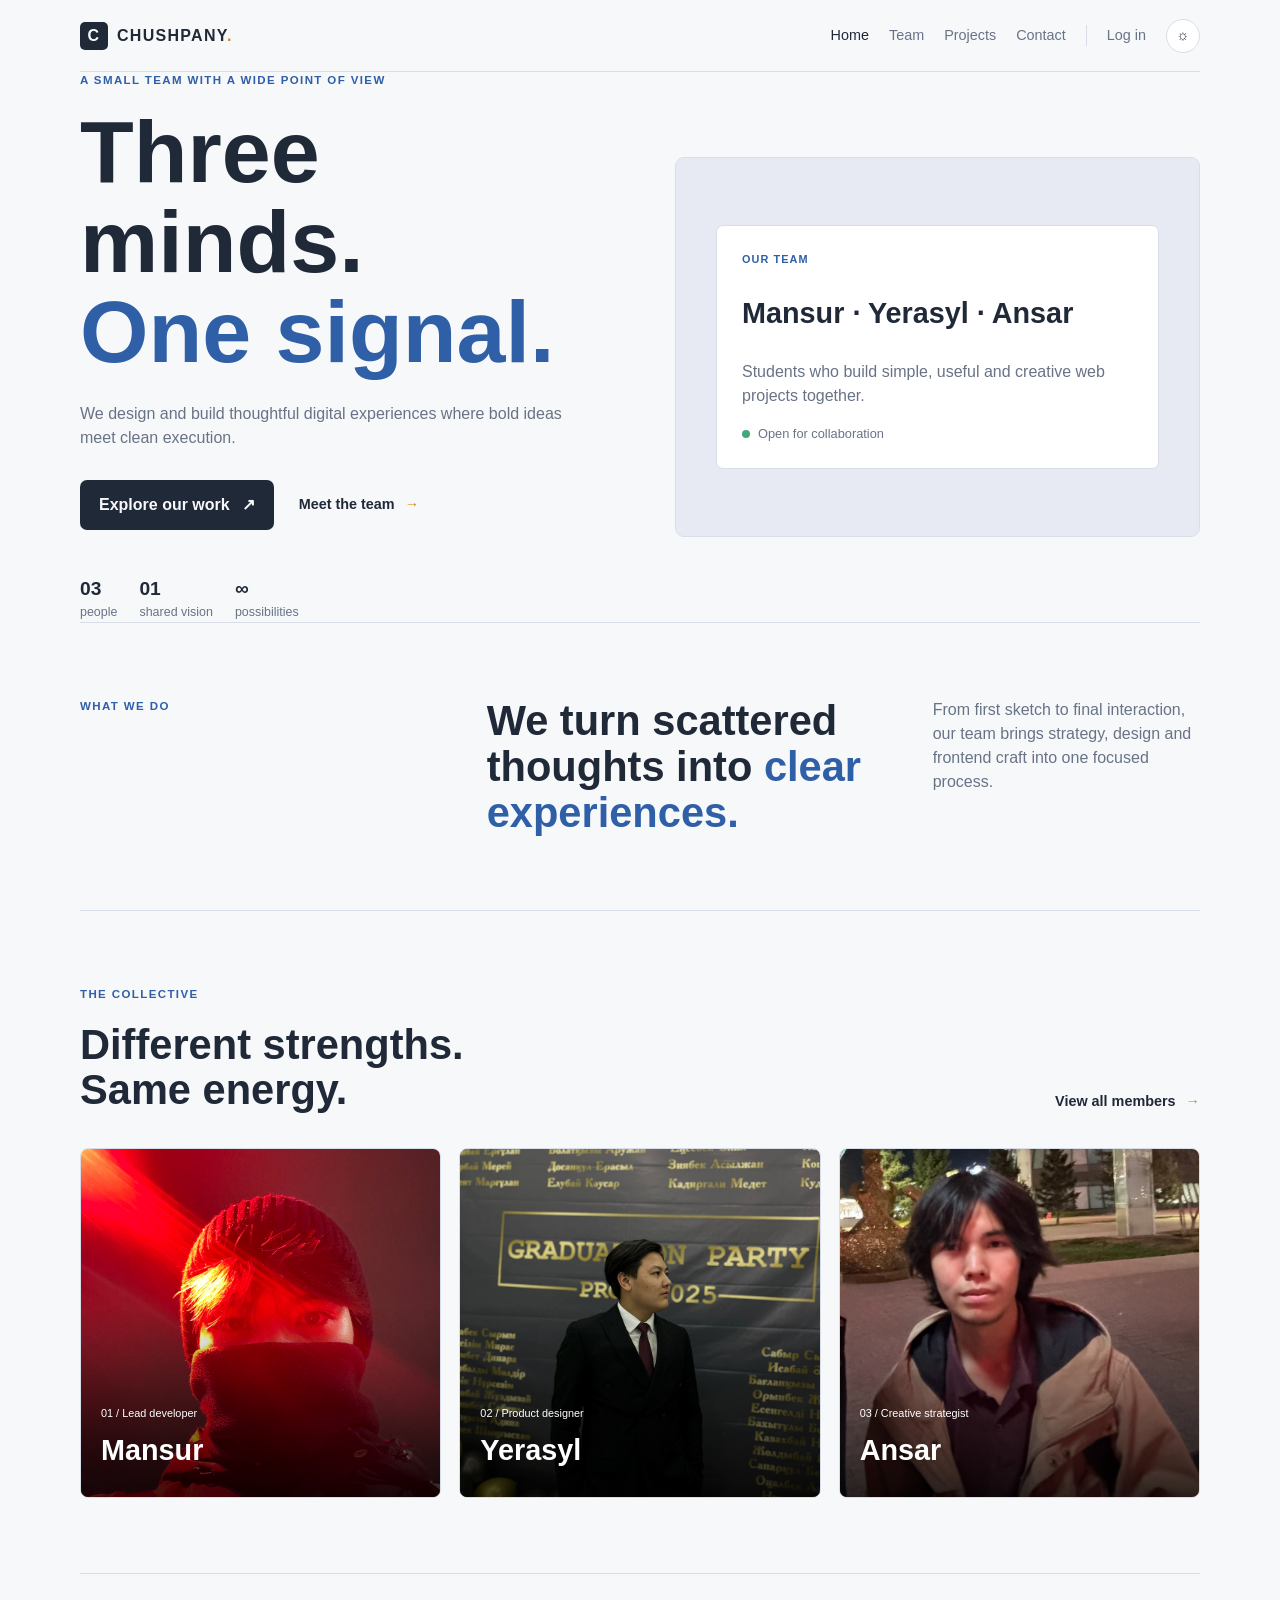
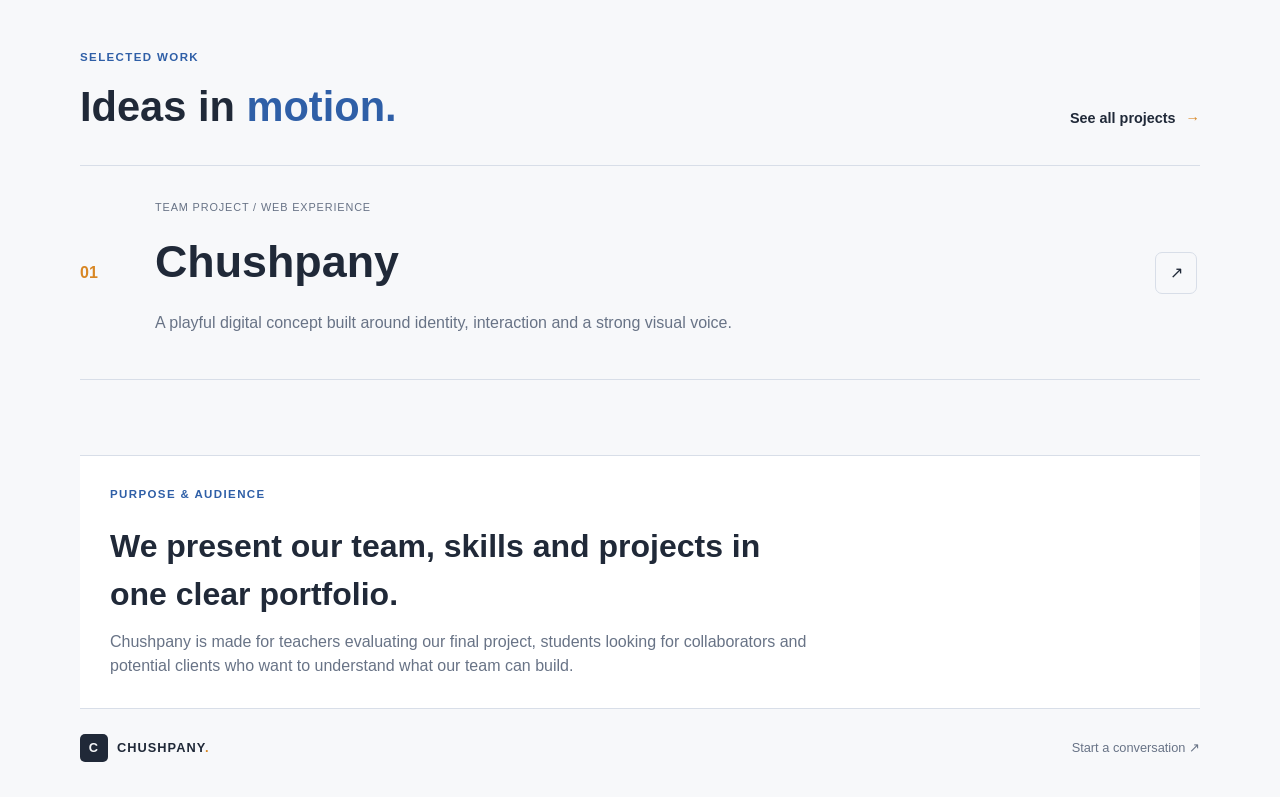
==== commit 8066763b: "Clarify project purpose and audience" ====
--- a/index.html
+++ b/index.html
@@ -21,8 +21,8 @@
       <section class="section intro-strip"><p class="eyebrow">What we do</p><div class="strip-content"><h2>We turn scattered thoughts into <span class="gradient-text">clear experiences.</span></h2><p>From first sketch to final interaction, our team brings strategy, design and frontend craft into one focused process.</p></div></section>
       <section class="section"><div class="section-heading"><div><p class="eyebrow">The collective</p><h2>Different strengths.<br><span class="muted-text">Same energy.</span></h2></div><a class="text-link" href="team.html">View all members <span>→</span></a></div><div class="team-preview"><a class="person-card" href="mansur.html"><img src="assets/team/mansur.jpg" alt="Mansur portrait"><div class="person-overlay"><span>01 / Lead developer</span><h3>Mansur</h3></div></a><a class="person-card" href="yerasyl.html"><img src="assets/team/yerasyl.jpg" alt="Yerasyl portrait"><div class="person-overlay"><span>02 / Product designer</span><h3>Yerasyl</h3></div></a><a class="person-card placeholder-person" href="ansar.html"><img src="assets/team/ansar.jpg" alt="Ansar portrait"><div class="person-overlay"><span>03 / Creative strategist</span><h3>Ansar</h3></div></a></div></section>
       <section class="section work-teaser"><div class="section-heading"><div><p class="eyebrow">Selected work</p><h2>Ideas in <span class="gradient-text">motion.</span></h2></div><a class="text-link" href="projects.html">See all projects <span>→</span></a></div><div class="featured-project"><div class="project-number">01</div><div><span class="project-type">Team project / Web experience</span><h3>Chushpany</h3><p>A playful digital concept built around identity, interaction and a strong visual voice.</p></div><a class="circle-arrow" href="projects.html">↗</a></div></section>
-    </main>
-    <footer class="site-footer"><a class="brand" href="index.html"><span class="brand-mark">C</span><span>CHUSHPANY<span class="brand-accent">.</span></span></a><p>Built with curiosity in Almaty © 2026</p><a href="contact.html">Start a conversation ↗</a></footer>
+    <section class="section purpose-box"><p class="eyebrow">Purpose & audience</p><h2>We present our team, skills and projects in one clear portfolio.</h2><p>Chushpany is made for teachers evaluating our final project, students looking for collaborators and potential clients who want to understand what our team can build.</p></section></main>
+    <footer class="site-footer"><a class="brand" href="index.html"><span class="brand-mark">C</span><span>CHUSHPANY<span class="brand-accent">.</span></span></a><a href="contact.html">Start a conversation ↗</a></footer>
   </div><script src="js/script.js"></script>
 </body>
 </html>
--- a/css/style.css
+++ b/css/style.css
@@ -82,6 +82,9 @@
 .contact-layout { display:grid; grid-template-columns:1fr .7fr; gap:70px; }.form-card,.auth-card { background:var(--card); border:1px solid var(--line); border-radius:8px; padding:28px; }.form-row { display:flex; flex-direction:column; gap:6px; margin-bottom:16px; }.form-row label { font-size:.8rem; font-weight:700; }.form-row input,.form-row textarea { border:0; border-bottom:1px solid var(--line); outline:0; background:transparent; color:var(--text); padding:9px 0; }.field-error { color:#d24f47; min-height:17px; font-size:.74rem; }.form-status { min-height:20px; color:#3c9b70; font-size:.8rem; }.contact-email { font-size:2rem; font-weight:700; color:var(--accent); }.contact-fact { border-top:1px solid var(--line); padding:14px 0; display:flex; justify-content:space-between; color:var(--muted); font-size:.82rem; }.contact-fact strong { color:var(--text); }
 .auth-wrap { display:grid; place-items:center; min-height:560px; }.auth-card { width:min(100%,480px); }.auth-card h1 { font-size:4rem; line-height:1.05; margin:0 0 15px; }.auth-card>p { color:var(--muted); }.auth-switch { font-size:.85rem; }.auth-switch a { color:var(--accent); font-weight:700; }.profile-account { display:flex; align-items:center; gap:35px; }.account-avatar { width:120px; height:120px; border-radius:8px; background:var(--accent); color:#fff; display:grid; place-items:center; font-size:3rem; font-weight:700; }.profile-account h1 { font-size:4rem; margin:0; }.account-note { border-top:1px solid var(--line); }.account-note h2 { font-size:2.5rem; max-width:650px; }.account-note p:last-child { color:var(--muted); max-width:500px; }
 @keyframes spin { to { transform:rotate(360deg); } }
+.purpose-box { border-top:1px solid var(--line); background:var(--card); padding:30px; }
+.purpose-box h2 { max-width:700px; font-size:2rem; margin:0 0 12px; }
+.purpose-box p:last-child { max-width:700px; color:var(--muted); margin:0; }
 @media(max-width:800px) {
   .page-shell { padding:0 20px; }.site-header { height:65px; }.menu-toggle { display:block; }.site-nav { display:none; position:absolute; z-index:3; top:65px; left:0; right:0; background:var(--card); border-bottom:1px solid var(--line); padding:20px; flex-direction:column; align-items:flex-start; }.site-nav.open { display:flex; }.nav-login { border:0; padding-left:0; }.theme-toggle { position:absolute; right:20px; top:15px; }.section { padding:55px 0; }.hero,.intro-strip,.strip-content,.api-panel,.contact-layout,.profile-details { grid-template-columns:1fr; gap:35px; }.hero-art { min-height:300px; padding:30px 20px; }.hero h1,.page-intro h1 { font-size:3.5rem; }.hero-actions { margin-bottom:30px; }.hero-meta { gap:14px; flex-wrap:wrap; }.team-preview,.projects-grid { grid-template-columns:1fr; }.person-card { min-height:300px; }.section-heading { align-items:flex-start; flex-direction:column; gap:15px; }.featured-project { grid-template-columns:35px 1fr 42px; }.team-row { grid-template-columns:28px 70px 1fr 35px; gap:10px; }.team-row img,.row-avatar { width:70px; height:85px; }.team-row h2 { font-size:1.3rem; }.team-row p { font-size:.8rem; }.profile-hero { grid-template-columns:1fr; gap:30px; }.profile-photo,.profile-avatar { height:360px; }.project-controls { align-items:stretch; flex-direction:column; }.site-footer { align-items:flex-start; flex-direction:column; gap:14px; }.profile-account { align-items:flex-start; flex-direction:column; }.profile-account h1 { font-size:3rem; }
 }
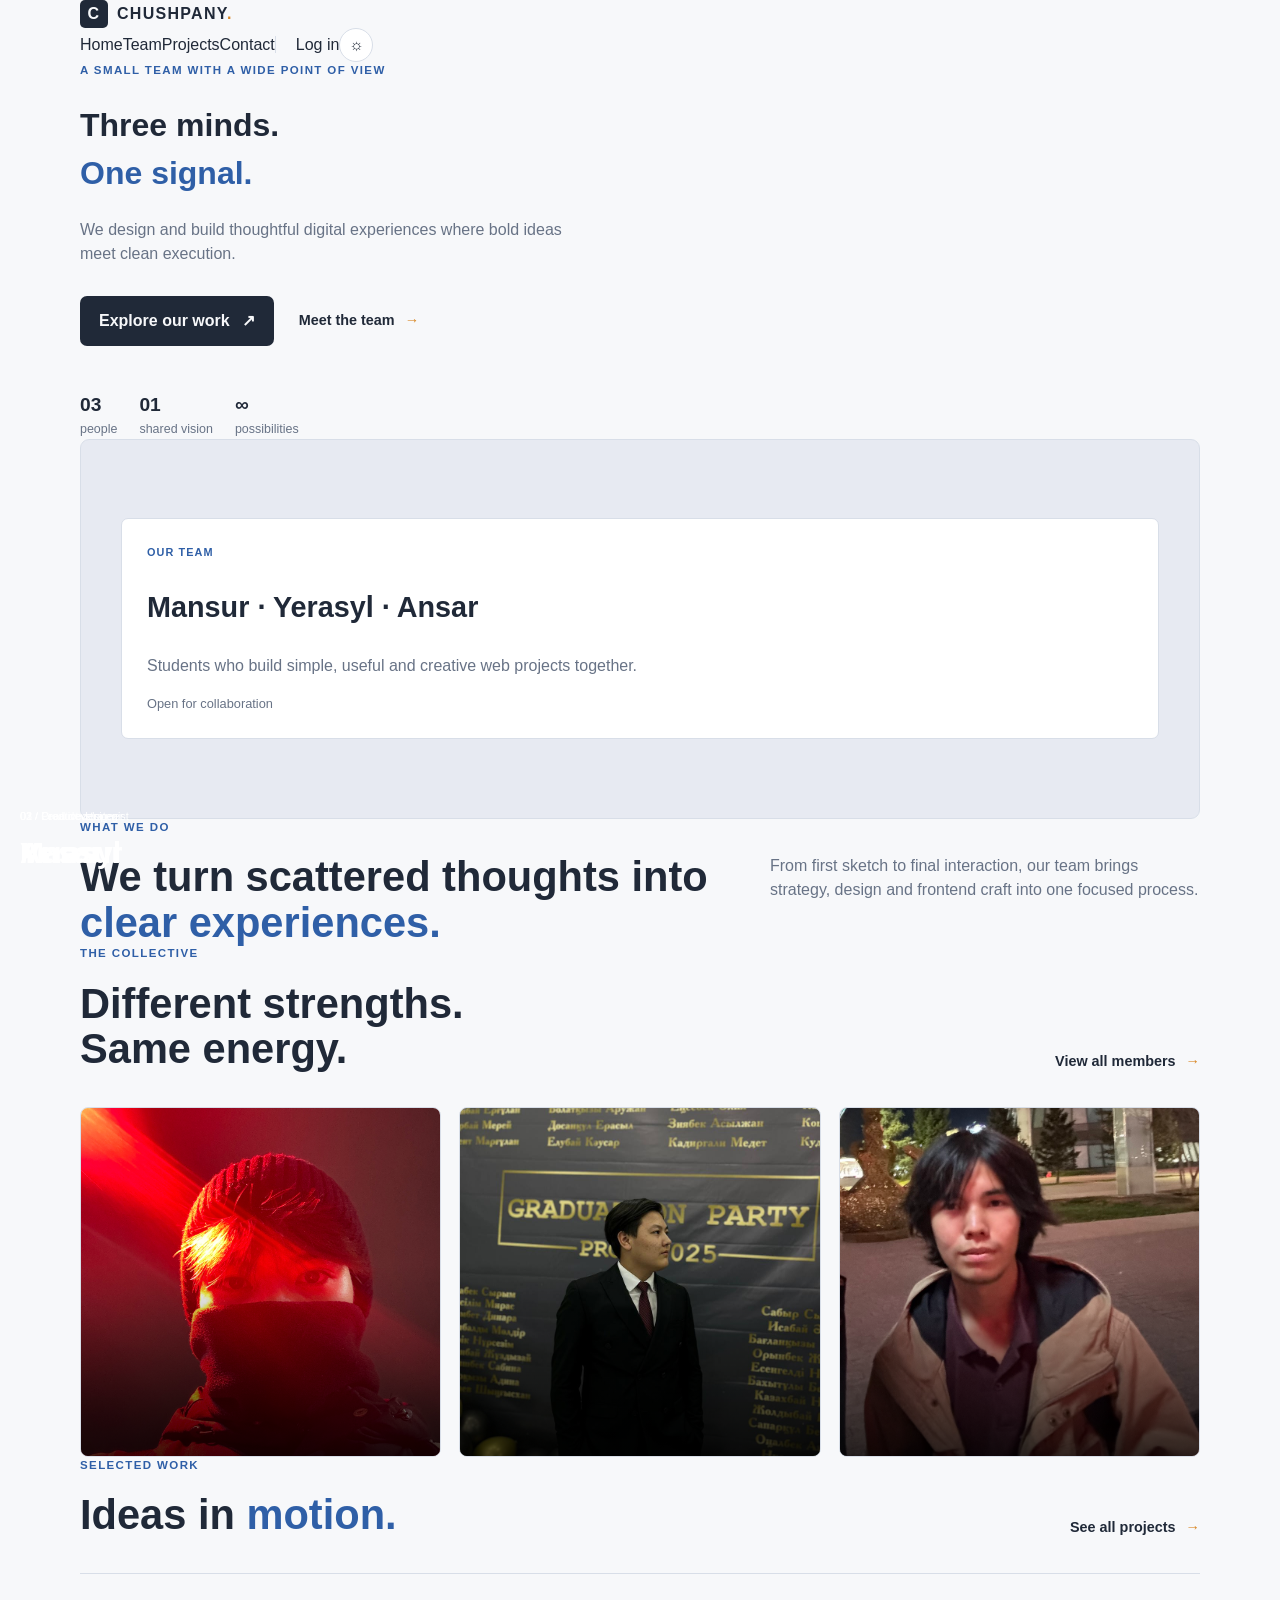
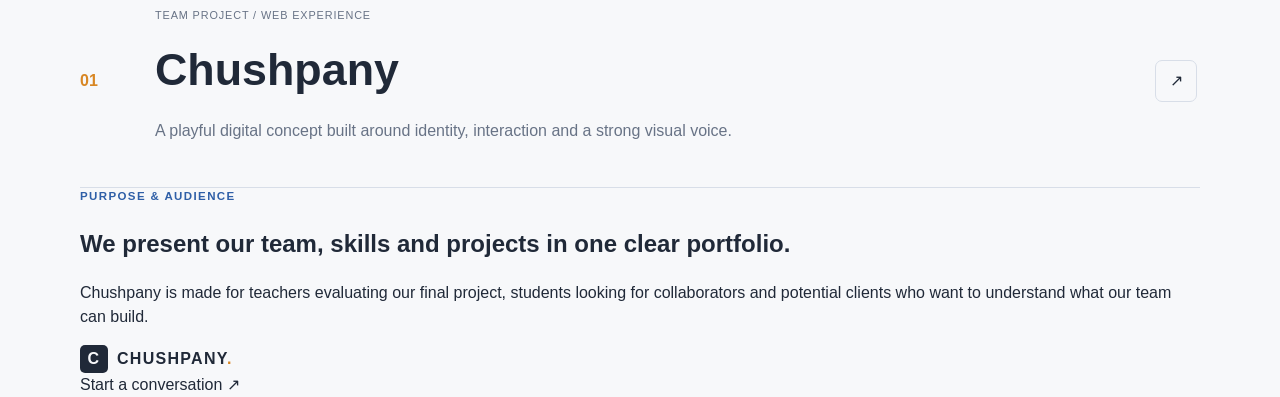
==== commit a0214ba2: "Organize project files and document code" ====
--- a/index.html
+++ b/index.html
@@ -1,28 +1,166 @@
-<!doctype html>
+<!DOCTYPE html>
+
 <html lang="en">
 <head>
   <meta charset="UTF-8">
   <meta name="viewport" content="width=device-width, initial-scale=1.0">
   <meta name="description" content="Chushpany — a three-person creative development team portfolio.">
+
   <title>Chushpany | Creative team portfolio</title>
   <link rel="preconnect" href="https://fonts.googleapis.com">
-  <link rel="preconnect" href="https://fonts.gstatic.com" crossorigin>
-  <link href="https://fonts.googleapis.com/css2?family=DM+Sans:wght@400;500;600;700&family=Space+Grotesk:wght@500;600;700&display=swap" rel="stylesheet">
-  <link rel="stylesheet" href="css/style.css">
+  <link rel="preconnect" href="https://fonts.gstatic.com" crossorigin="">
+  <link href=
+  "https://fonts.googleapis.com/css2?family=DM+Sans:wght@400;500;600;700&amp;family=Space+Grotesk:wght@500;600;700&amp;display=swap"
+  rel="stylesheet" type="text/css">
+  <link rel="stylesheet" href="css/style.css" type="text/css">
 </head>
+
 <body>
   <div class="page-shell">
-    <header class="site-header"><a class="brand" href="index.html"><span class="brand-mark">C</span><span>CHUSHPANY<span class="brand-accent">.</span></span></a><button class="menu-toggle" aria-label="Open menu">☰</button><nav class="site-nav"><a class="active" href="index.html">Home</a><a href="team.html">Team</a><a href="projects.html">Projects</a><a href="contact.html">Contact</a><a class="nav-login" href="login.html">Log in</a><button class="theme-toggle" data-theme-toggle aria-label="Toggle light and dark mode">☼</button></nav></header>
-    <main>
-      <section class="hero section-grid">
-        <div class="hero-copy reveal"><p class="eyebrow">A small team with a wide point of view</p><h1>Three minds.<br><span class="gradient-text">One signal.</span></h1><p class="hero-text">We design and build thoughtful digital experiences where bold ideas meet clean execution.</p><div class="hero-actions"><a class="button button-primary" href="projects.html">Explore our work <span>↗</span></a><a class="text-link" href="team.html">Meet the team <span>→</span></a></div><div class="hero-meta"><span><strong>03</strong> people</span><span><strong>01</strong> shared vision</span><span><strong>∞</strong> possibilities</span></div></div>
-        <div class="hero-art reveal delay-1"><div class="hero-card hero-card-main"><div class="mini-label">OUR TEAM</div><div class="hero-card-title">Mansur · Yerasyl · Ansar</div><p>Students who build simple, useful and creative web projects together.</p><div class="status-row"><span class="status-dot"></span> Open for collaboration</div></div></div>
-      </section>
-      <section class="section intro-strip"><p class="eyebrow">What we do</p><div class="strip-content"><h2>We turn scattered thoughts into <span class="gradient-text">clear experiences.</span></h2><p>From first sketch to final interaction, our team brings strategy, design and frontend craft into one focused process.</p></div></section>
-      <section class="section"><div class="section-heading"><div><p class="eyebrow">The collective</p><h2>Different strengths.<br><span class="muted-text">Same energy.</span></h2></div><a class="text-link" href="team.html">View all members <span>→</span></a></div><div class="team-preview"><a class="person-card" href="mansur.html"><img src="assets/team/mansur.jpg" alt="Mansur portrait"><div class="person-overlay"><span>01 / Lead developer</span><h3>Mansur</h3></div></a><a class="person-card" href="yerasyl.html"><img src="assets/team/yerasyl.jpg" alt="Yerasyl portrait"><div class="person-overlay"><span>02 / Product designer</span><h3>Yerasyl</h3></div></a><a class="person-card placeholder-person" href="ansar.html"><img src="assets/team/ansar.jpg" alt="Ansar portrait"><div class="person-overlay"><span>03 / Creative strategist</span><h3>Ansar</h3></div></a></div></section>
-      <section class="section work-teaser"><div class="section-heading"><div><p class="eyebrow">Selected work</p><h2>Ideas in <span class="gradient-text">motion.</span></h2></div><a class="text-link" href="projects.html">See all projects <span>→</span></a></div><div class="featured-project"><div class="project-number">01</div><div><span class="project-type">Team project / Web experience</span><h3>Chushpany</h3><p>A playful digital concept built around identity, interaction and a strong visual voice.</p></div><a class="circle-arrow" href="projects.html">↗</a></div></section>
-    <section class="section purpose-box"><p class="eyebrow">Purpose & audience</p><h2>We present our team, skills and projects in one clear portfolio.</h2><p>Chushpany is made for teachers evaluating our final project, students looking for collaborators and potential clients who want to understand what our team can build.</p></section></main>
-    <footer class="site-footer"><a class="brand" href="index.html"><span class="brand-mark">C</span><span>CHUSHPANY<span class="brand-accent">.</span></span></a><a href="contact.html">Start a conversation ↗</a></footer>
-  </div><script src="js/script.js"></script>
+    <a class="brand" href="index.html"><span class="brand-mark">C</span><span>CHUSHPANY<span class=
+    "brand-accent">.</span></span></a><button class="menu-toggle" aria-label="Open menu">☰</button><a class="active"
+    href="index.html">Home</a><a href="team.html">Team</a><a href="projects.html">Projects</a><a href=
+    "contact.html">Contact</a><a class="nav-login" href="login.html">Log in</a><button class="theme-toggle"
+    data-theme-toggle="" aria-label="Toggle light and dark mode">☼</button>
+
+    <div class="hero-copy reveal">
+      <p class="eyebrow">A small team with a wide point of view</p>
+
+
+      <h1>Three minds.<br>
+      <span class="gradient-text">One signal.</span></h1>
+
+
+      <p class="hero-text">We design and build thoughtful digital experiences where bold ideas meet clean
+      execution.</p>
+
+
+      <div class="hero-actions">
+        <a class="button button-primary" href="projects.html">Explore our work <span>↗</span></a><a class="text-link"
+        href="team.html">Meet the team <span>→</span></a>
+      </div>
+
+
+      <div class="hero-meta">
+        <span><strong>03</strong> people</span><span><strong>01</strong> shared vision</span><span><strong>∞</strong>
+        possibilities</span>
+      </div>
+    </div>
+
+
+    <div class="hero-art reveal delay-1">
+      <div class="hero-card hero-card-main">
+        <div class="mini-label">
+          OUR TEAM
+        </div>
+
+
+        <div class="hero-card-title">
+          Mansur · Yerasyl · Ansar
+        </div>
+
+
+        <p>Students who build simple, useful and creative web projects together.</p>
+
+
+        <div class="status-row">
+          Open for collaboration
+        </div>
+      </div>
+    </div>
+
+
+    <p class="eyebrow">What we do</p>
+
+
+    <div class="strip-content">
+      <h2>We turn scattered thoughts into <span class="gradient-text">clear experiences.</span></h2>
+
+
+      <p>From first sketch to final interaction, our team brings strategy, design and frontend craft into one focused
+      process.</p>
+    </div>
+
+
+    <div class="section-heading">
+      <div>
+        <p class="eyebrow">The collective</p>
+
+
+        <h2>Different strengths.<br>
+        <span class="muted-text">Same energy.</span></h2>
+      </div>
+      <a class="text-link" href="team.html">View all members <span>→</span></a>
+    </div>
+
+
+    <div class="team-preview">
+      <a class="person-card" href="mansur.html"><img src="images/team/mansur.jpg" alt="Mansur portrait"></a>
+
+      <div class="person-overlay">
+        <span>01 / Lead developer</span>
+
+        <h3>Mansur</h3>
+      </div>
+      <a class="person-card" href="yerasyl.html"><img src="images/team/yerasyl.jpg" alt="Yerasyl portrait"></a>
+
+      <div class="person-overlay">
+        <span>02 / Product designer</span>
+
+        <h3>Yerasyl</h3>
+      </div>
+      <a class="person-card placeholder-person" href="ansar.html"><img src="images/team/ansar.jpg" alt=
+      "Ansar portrait"></a>
+
+      <div class="person-overlay">
+        <span>03 / Creative strategist</span>
+
+        <h3>Ansar</h3>
+      </div>
+    </div>
+
+
+    <div class="section-heading">
+      <div>
+        <p class="eyebrow">Selected work</p>
+
+
+        <h2>Ideas in <span class="gradient-text">motion.</span></h2>
+      </div>
+      <a class="text-link" href="projects.html">See all projects <span>→</span></a>
+    </div>
+
+
+    <div class="featured-project">
+      <div class="project-number">
+        01
+      </div>
+
+
+      <div>
+        <span class="project-type">Team project / Web experience</span>
+
+        <h3>Chushpany</h3>
+
+
+        <p>A playful digital concept built around identity, interaction and a strong visual voice.</p>
+      </div>
+      <a class="circle-arrow" href="projects.html">↗</a>
+    </div>
+
+
+    <p class="eyebrow">Purpose &amp; audience</p>
+
+
+    <h2>We present our team, skills and projects in one clear portfolio.</h2>
+
+
+    <p>Chushpany is made for teachers evaluating our final project, students looking for collaborators and potential
+    clients who want to understand what our team can build.</p>
+    <a class="brand" href="index.html"><span class="brand-mark">C</span><span>CHUSHPANY<span class=
+    "brand-accent">.</span></span></a><a href="contact.html">Start a conversation ↗</a>
+  </div>
+  <script src="js/script.js" type="text/javascript">
+</script>
 </body>
 </html>
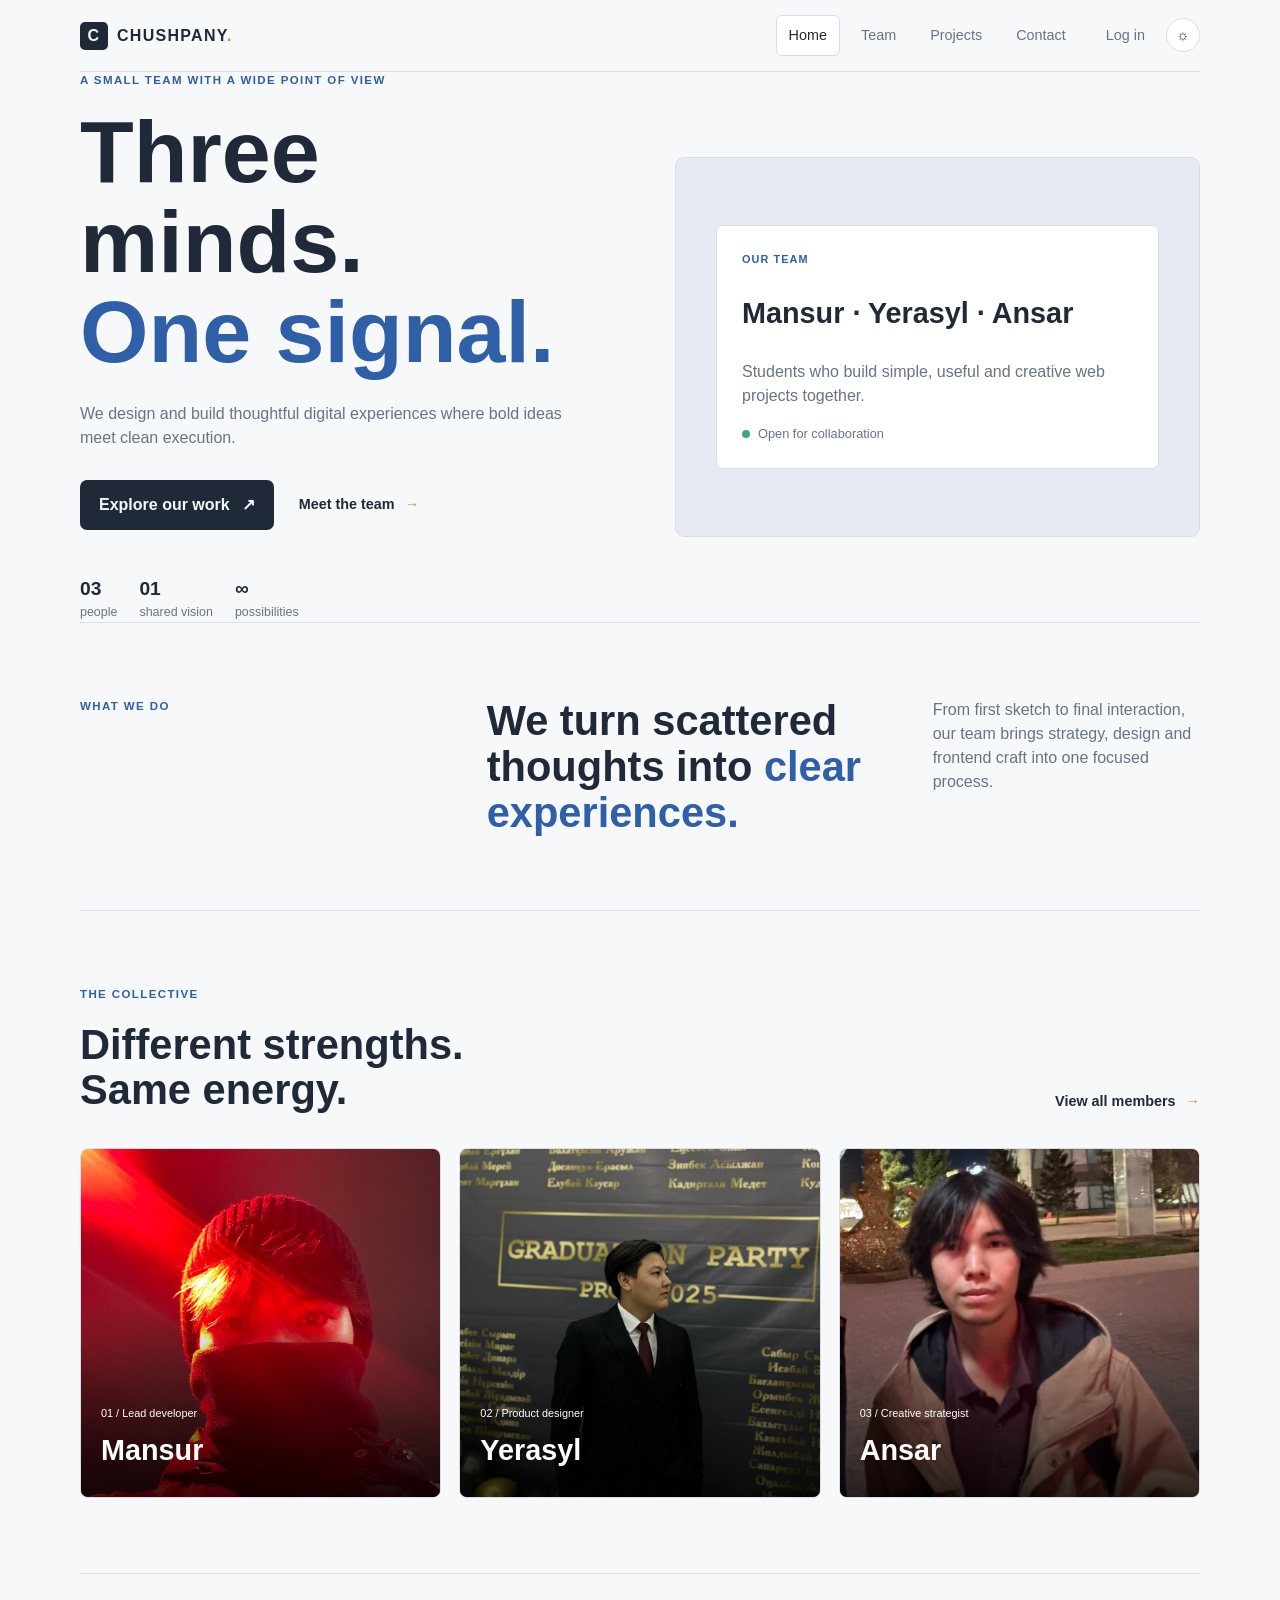
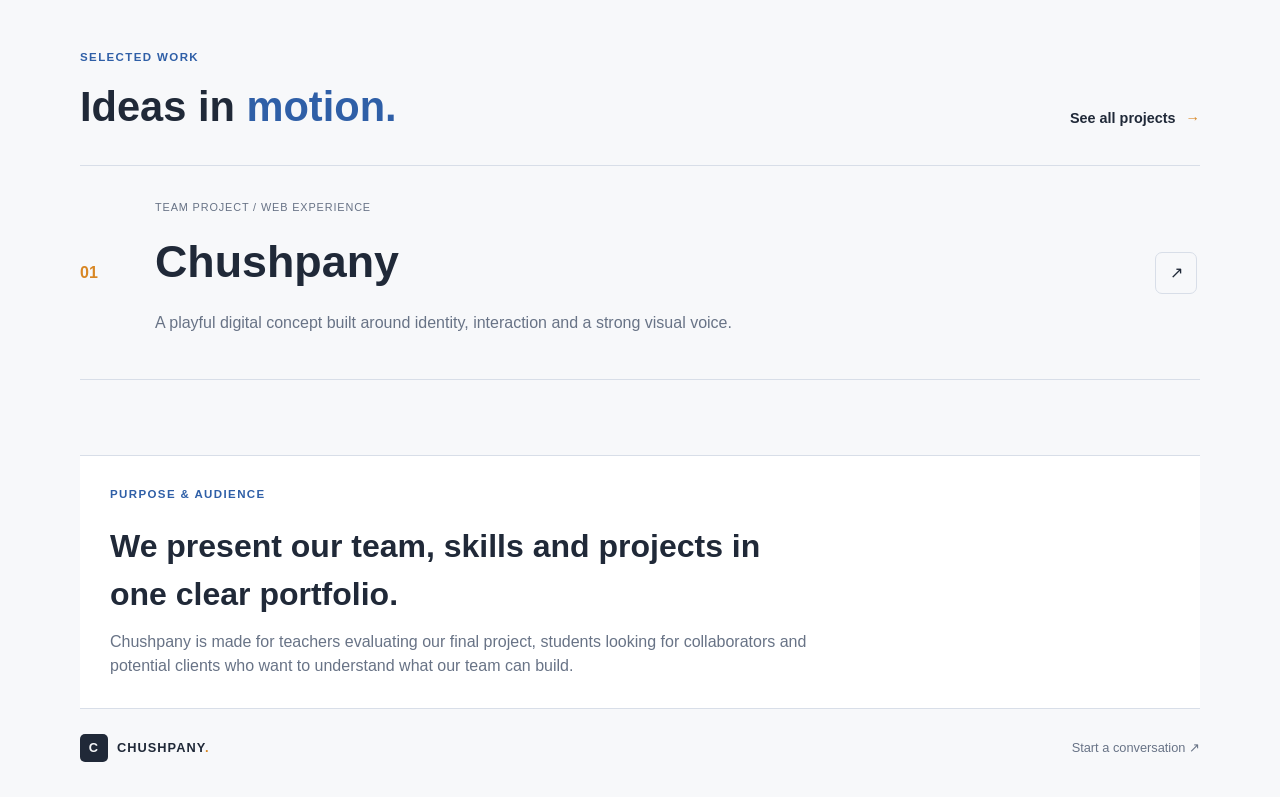
==== commit 29b67e3d: "Restore shared page navigation structure" ====
--- a/index.html
+++ b/index.html
@@ -1,166 +1,28 @@
-<!DOCTYPE html>
-
+<!doctype html>
 <html lang="en">
 <head>
   <meta charset="UTF-8">
   <meta name="viewport" content="width=device-width, initial-scale=1.0">
   <meta name="description" content="Chushpany — a three-person creative development team portfolio.">
-
   <title>Chushpany | Creative team portfolio</title>
   <link rel="preconnect" href="https://fonts.googleapis.com">
-  <link rel="preconnect" href="https://fonts.gstatic.com" crossorigin="">
-  <link href=
-  "https://fonts.googleapis.com/css2?family=DM+Sans:wght@400;500;600;700&amp;family=Space+Grotesk:wght@500;600;700&amp;display=swap"
-  rel="stylesheet" type="text/css">
-  <link rel="stylesheet" href="css/style.css" type="text/css">
+  <link rel="preconnect" href="https://fonts.gstatic.com" crossorigin>
+  <link href="https://fonts.googleapis.com/css2?family=DM+Sans:wght@400;500;600;700&family=Space+Grotesk:wght@500;600;700&display=swap" rel="stylesheet">
+  <link rel="stylesheet" href="css/style.css">
 </head>
-
 <body>
   <div class="page-shell">
-    <a class="brand" href="index.html"><span class="brand-mark">C</span><span>CHUSHPANY<span class=
-    "brand-accent">.</span></span></a><button class="menu-toggle" aria-label="Open menu">☰</button><a class="active"
-    href="index.html">Home</a><a href="team.html">Team</a><a href="projects.html">Projects</a><a href=
-    "contact.html">Contact</a><a class="nav-login" href="login.html">Log in</a><button class="theme-toggle"
-    data-theme-toggle="" aria-label="Toggle light and dark mode">☼</button>
-
-    <div class="hero-copy reveal">
-      <p class="eyebrow">A small team with a wide point of view</p>
-
-
-      <h1>Three minds.<br>
-      <span class="gradient-text">One signal.</span></h1>
-
-
-      <p class="hero-text">We design and build thoughtful digital experiences where bold ideas meet clean
-      execution.</p>
-
-
-      <div class="hero-actions">
-        <a class="button button-primary" href="projects.html">Explore our work <span>↗</span></a><a class="text-link"
-        href="team.html">Meet the team <span>→</span></a>
-      </div>
-
-
-      <div class="hero-meta">
-        <span><strong>03</strong> people</span><span><strong>01</strong> shared vision</span><span><strong>∞</strong>
-        possibilities</span>
-      </div>
-    </div>
-
-
-    <div class="hero-art reveal delay-1">
-      <div class="hero-card hero-card-main">
-        <div class="mini-label">
-          OUR TEAM
-        </div>
-
-
-        <div class="hero-card-title">
-          Mansur · Yerasyl · Ansar
-        </div>
-
-
-        <p>Students who build simple, useful and creative web projects together.</p>
-
-
-        <div class="status-row">
-          Open for collaboration
-        </div>
-      </div>
-    </div>
-
-
-    <p class="eyebrow">What we do</p>
-
-
-    <div class="strip-content">
-      <h2>We turn scattered thoughts into <span class="gradient-text">clear experiences.</span></h2>
-
-
-      <p>From first sketch to final interaction, our team brings strategy, design and frontend craft into one focused
-      process.</p>
-    </div>
-
-
-    <div class="section-heading">
-      <div>
-        <p class="eyebrow">The collective</p>
-
-
-        <h2>Different strengths.<br>
-        <span class="muted-text">Same energy.</span></h2>
-      </div>
-      <a class="text-link" href="team.html">View all members <span>→</span></a>
-    </div>
-
-
-    <div class="team-preview">
-      <a class="person-card" href="mansur.html"><img src="images/team/mansur.jpg" alt="Mansur portrait"></a>
-
-      <div class="person-overlay">
-        <span>01 / Lead developer</span>
-
-        <h3>Mansur</h3>
-      </div>
-      <a class="person-card" href="yerasyl.html"><img src="images/team/yerasyl.jpg" alt="Yerasyl portrait"></a>
-
-      <div class="person-overlay">
-        <span>02 / Product designer</span>
-
-        <h3>Yerasyl</h3>
-      </div>
-      <a class="person-card placeholder-person" href="ansar.html"><img src="images/team/ansar.jpg" alt=
-      "Ansar portrait"></a>
-
-      <div class="person-overlay">
-        <span>03 / Creative strategist</span>
-
-        <h3>Ansar</h3>
-      </div>
-    </div>
-
-
-    <div class="section-heading">
-      <div>
-        <p class="eyebrow">Selected work</p>
-
-
-        <h2>Ideas in <span class="gradient-text">motion.</span></h2>
-      </div>
-      <a class="text-link" href="projects.html">See all projects <span>→</span></a>
-    </div>
-
-
-    <div class="featured-project">
-      <div class="project-number">
-        01
-      </div>
-
-
-      <div>
-        <span class="project-type">Team project / Web experience</span>
-
-        <h3>Chushpany</h3>
-
-
-        <p>A playful digital concept built around identity, interaction and a strong visual voice.</p>
-      </div>
-      <a class="circle-arrow" href="projects.html">↗</a>
-    </div>
-
-
-    <p class="eyebrow">Purpose &amp; audience</p>
-
-
-    <h2>We present our team, skills and projects in one clear portfolio.</h2>
-
-
-    <p>Chushpany is made for teachers evaluating our final project, students looking for collaborators and potential
-    clients who want to understand what our team can build.</p>
-    <a class="brand" href="index.html"><span class="brand-mark">C</span><span>CHUSHPANY<span class=
-    "brand-accent">.</span></span></a><a href="contact.html">Start a conversation ↗</a>
-  </div>
-  <script src="js/script.js" type="text/javascript">
-</script>
+    <header class="site-header"><a class="brand" href="index.html"><span class="brand-mark">C</span><span>CHUSHPANY<span class="brand-accent">.</span></span></a><button class="menu-toggle" aria-label="Open menu">☰</button><nav class="site-nav"><a class="active" href="index.html">Home</a><a href="team.html">Team</a><a href="projects.html">Projects</a><a href="contact.html">Contact</a><a class="nav-login" href="login.html">Log in</a><button class="theme-toggle" data-theme-toggle aria-label="Toggle light and dark mode">☼</button></nav></header>
+    <main>
+      <section class="hero section-grid">
+        <div class="hero-copy reveal"><p class="eyebrow">A small team with a wide point of view</p><h1>Three minds.<br><span class="gradient-text">One signal.</span></h1><p class="hero-text">We design and build thoughtful digital experiences where bold ideas meet clean execution.</p><div class="hero-actions"><a class="button button-primary" href="projects.html">Explore our work <span>↗</span></a><a class="text-link" href="team.html">Meet the team <span>→</span></a></div><div class="hero-meta"><span><strong>03</strong> people</span><span><strong>01</strong> shared vision</span><span><strong>∞</strong> possibilities</span></div></div>
+        <div class="hero-art reveal delay-1"><div class="hero-card hero-card-main"><div class="mini-label">OUR TEAM</div><div class="hero-card-title">Mansur · Yerasyl · Ansar</div><p>Students who build simple, useful and creative web projects together.</p><div class="status-row"><span class="status-dot"></span> Open for collaboration</div></div></div>
+      </section>
+      <section class="section intro-strip"><p class="eyebrow">What we do</p><div class="strip-content"><h2>We turn scattered thoughts into <span class="gradient-text">clear experiences.</span></h2><p>From first sketch to final interaction, our team brings strategy, design and frontend craft into one focused process.</p></div></section>
+      <section class="section"><div class="section-heading"><div><p class="eyebrow">The collective</p><h2>Different strengths.<br><span class="muted-text">Same energy.</span></h2></div><a class="text-link" href="team.html">View all members <span>→</span></a></div><div class="team-preview"><a class="person-card" href="mansur.html"><img src="images/team/mansur.jpg" alt="Mansur portrait"><div class="person-overlay"><span>01 / Lead developer</span><h3>Mansur</h3></div></a><a class="person-card" href="yerasyl.html"><img src="images/team/yerasyl.jpg" alt="Yerasyl portrait"><div class="person-overlay"><span>02 / Product designer</span><h3>Yerasyl</h3></div></a><a class="person-card placeholder-person" href="ansar.html"><img src="images/team/ansar.jpg" alt="Ansar portrait"><div class="person-overlay"><span>03 / Creative strategist</span><h3>Ansar</h3></div></a></div></section>
+      <section class="section work-teaser"><div class="section-heading"><div><p class="eyebrow">Selected work</p><h2>Ideas in <span class="gradient-text">motion.</span></h2></div><a class="text-link" href="projects.html">See all projects <span>→</span></a></div><div class="featured-project"><div class="project-number">01</div><div><span class="project-type">Team project / Web experience</span><h3>Chushpany</h3><p>A playful digital concept built around identity, interaction and a strong visual voice.</p></div><a class="circle-arrow" href="projects.html">↗</a></div></section>
+    <section class="section purpose-box"><p class="eyebrow">Purpose & audience</p><h2>We present our team, skills and projects in one clear portfolio.</h2><p>Chushpany is made for teachers evaluating our final project, students looking for collaborators and potential clients who want to understand what our team can build.</p></section></main>
+    <footer class="site-footer"><a class="brand" href="index.html"><span class="brand-mark">C</span><span>CHUSHPANY<span class="brand-accent">.</span></span></a><a href="contact.html">Start a conversation ↗</a></footer>
+  </div><script src="js/script.js"></script>
 </body>
 </html>
--- a/css/style.css
+++ b/css/style.css
@@ -28,9 +28,10 @@
 .brand { font-weight: 700; letter-spacing: .08em; display: flex; gap: 9px; align-items: center; }
 .brand-mark { width: 28px; height: 28px; border-radius: 5px; background: var(--text); color: var(--bg); display: grid; place-items: center; }
 .brand-accent { color: var(--accent2); }
-.site-nav { display: flex; align-items: center; gap: 20px; color: var(--muted); font-size: .9rem; }
-.site-nav a:hover, .site-nav a.active { color: var(--text); }
-.nav-login { border-left: 1px solid var(--line); padding-left: 20px; }
+.site-nav { display: flex; align-items: center; gap: 8px; color: var(--muted); font-size: .9rem; white-space: nowrap; }
+.site-nav a { display: inline-block; padding: 9px 12px; border: 1px solid transparent; border-radius: 6px; }
+.site-nav a:hover, .site-nav a.active { color: var(--text); background: var(--card); border-color: var(--line); }
+.nav-login { margin-left: 6px; }
 .theme-toggle { width: 34px; height: 34px; border-radius: 50%; border: 1px solid var(--line); background: var(--card); color: var(--text); }
 .menu-toggle { display: none; background: none; border: 0; color: var(--text); font-size: 1.3rem; }
 .section { padding: 75px 0; }
@@ -85,6 +86,6 @@
 .purpose-box { border-top:1px solid var(--line); background:var(--card); padding:30px; }
 .purpose-box h2 { max-width:700px; font-size:2rem; margin:0 0 12px; }
 .purpose-box p:last-child { max-width:700px; color:var(--muted); margin:0; }
-@media(max-width:800px) {
+@media(max-width:650px) {
   .page-shell { padding:0 20px; }.site-header { height:65px; }.menu-toggle { display:block; }.site-nav { display:none; position:absolute; z-index:3; top:65px; left:0; right:0; background:var(--card); border-bottom:1px solid var(--line); padding:20px; flex-direction:column; align-items:flex-start; }.site-nav.open { display:flex; }.nav-login { border:0; padding-left:0; }.theme-toggle { position:absolute; right:20px; top:15px; }.section { padding:55px 0; }.hero,.intro-strip,.strip-content,.api-panel,.contact-layout,.profile-details { grid-template-columns:1fr; gap:35px; }.hero-art { min-height:300px; padding:30px 20px; }.hero h1,.page-intro h1 { font-size:3.5rem; }.hero-actions { margin-bottom:30px; }.hero-meta { gap:14px; flex-wrap:wrap; }.team-preview,.projects-grid { grid-template-columns:1fr; }.person-card { min-height:300px; }.section-heading { align-items:flex-start; flex-direction:column; gap:15px; }.featured-project { grid-template-columns:35px 1fr 42px; }.team-row { grid-template-columns:28px 70px 1fr 35px; gap:10px; }.team-row img,.row-avatar { width:70px; height:85px; }.team-row h2 { font-size:1.3rem; }.team-row p { font-size:.8rem; }.profile-hero { grid-template-columns:1fr; gap:30px; }.profile-photo,.profile-avatar { height:360px; }.project-controls { align-items:stretch; flex-direction:column; }.site-footer { align-items:flex-start; flex-direction:column; gap:14px; }.profile-account { align-items:flex-start; flex-direction:column; }.profile-account h1 { font-size:3rem; }
 }
